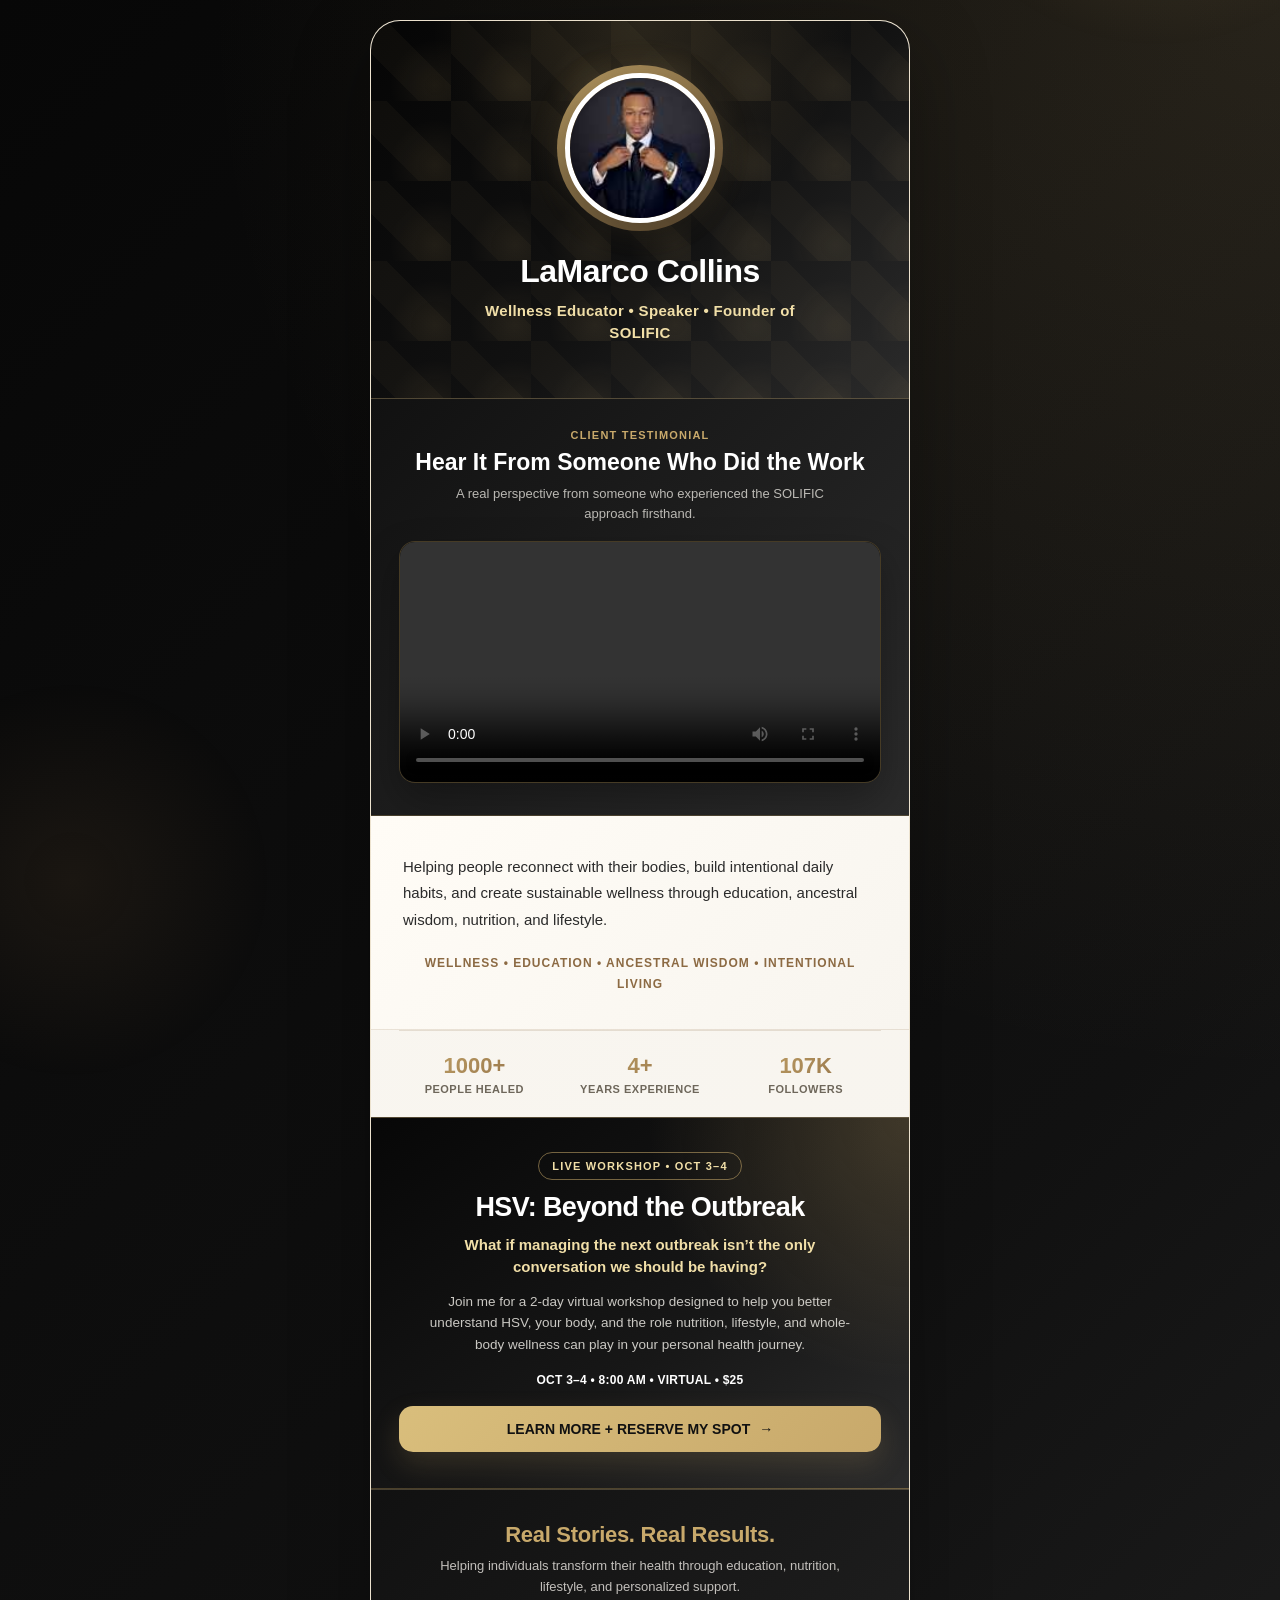
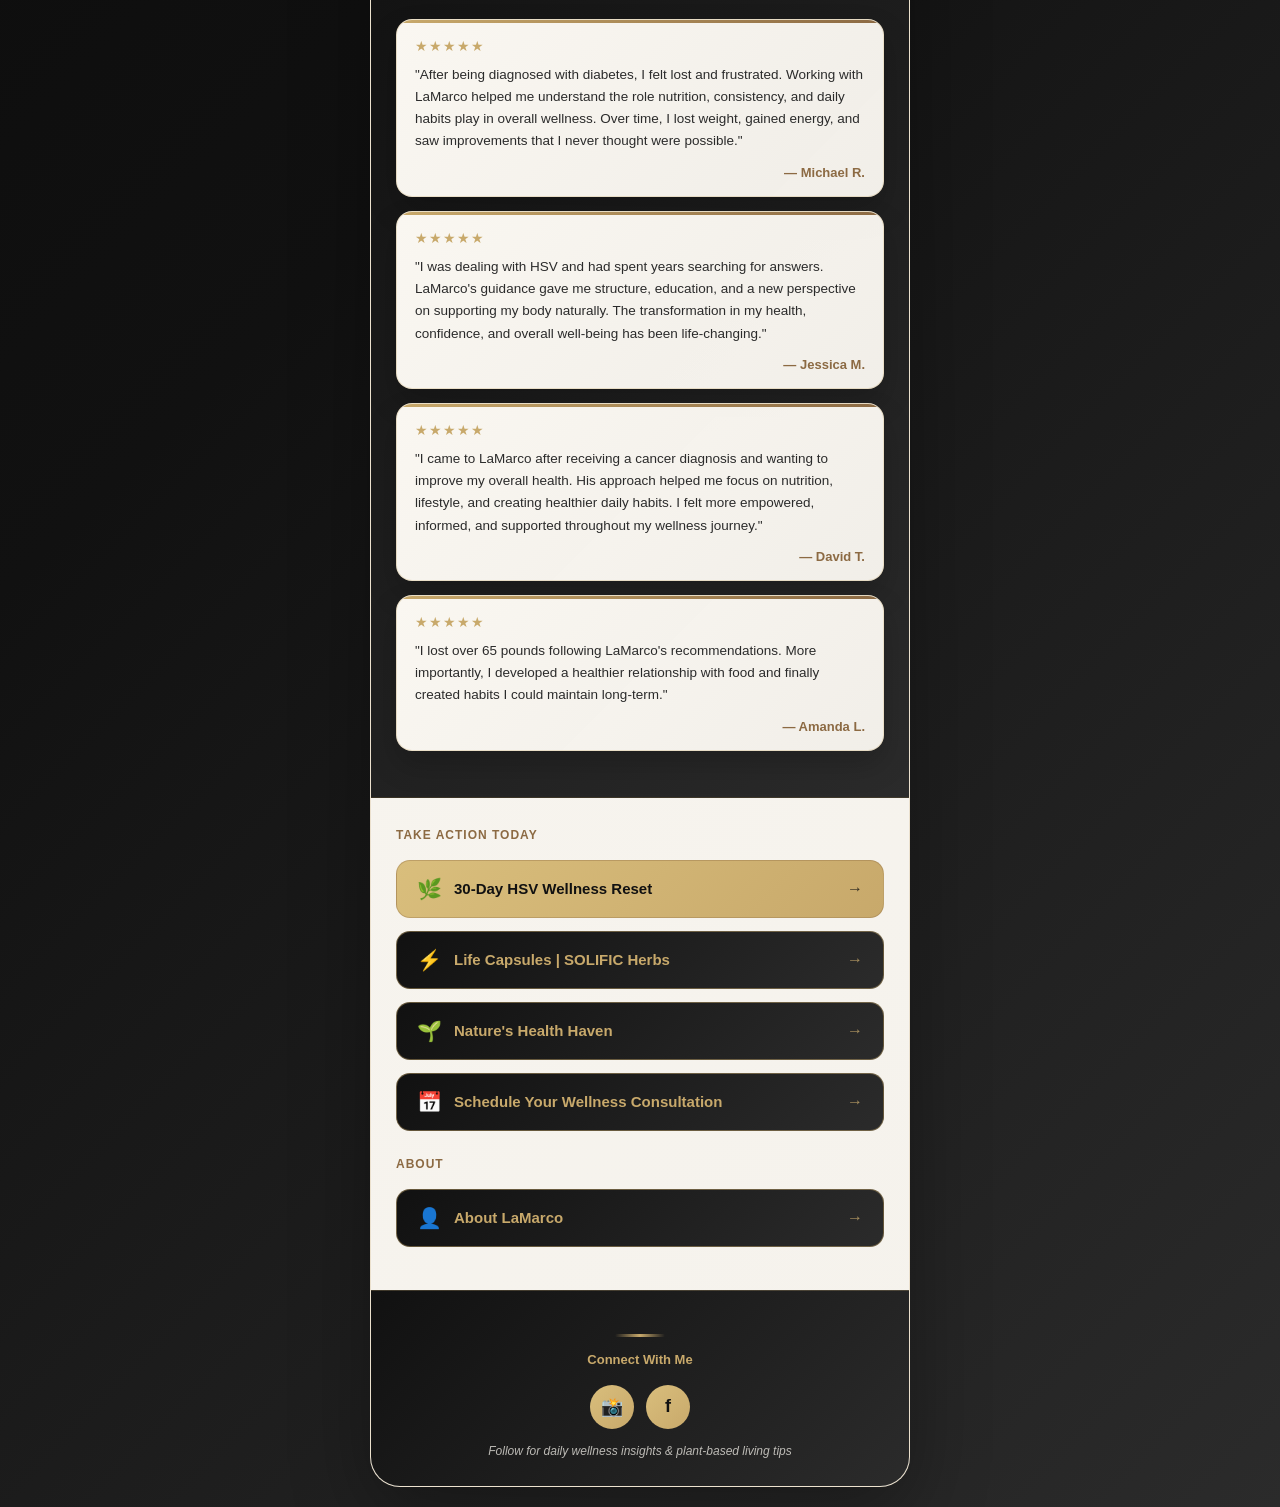
==== index.html @ 4603dbc1 "Add testimonial video below hero" ====
<!DOCTYPE html>
<html lang="en">
<head>
    <meta charset="UTF-8">
    <meta name="viewport" content="width=device-width, initial-scale=1.0">
    <title>LaMarco Collins | Wellness Educator, Speaker & Founder of SOLIFIC</title>
    <link rel="stylesheet" href="https://cdnjs.cloudflare.com/ajax/libs/font-awesome/6.4.0/css/all.min.css">
    <style>
        * { margin: 0; padding: 0; box-sizing: border-box; }
        :root { --lux-black: #111111; --charcoal: #2B2B2B; --gold: #C8A96B; --bronze: #8C6A43; --ivory: #F8F5EF; --soft-ivory: #FFFCF6; --muted: #6E675B; --line: rgba(140, 106, 67, 0.18); }
        html { scroll-behavior: smooth; }
        body { font-family: 'Segoe UI', -apple-system, BlinkMacSystemFont, sans-serif; background: radial-gradient(circle at top right, rgba(200,169,107,0.14), transparent 32%), linear-gradient(135deg, #070707 0%, #111111 50%, #2B2B2B 100%); min-height: 100vh; display: flex; align-items: center; justify-content: center; padding: 20px; position: relative; overflow-x: hidden; }
        body::before { content: ''; position: fixed; top: -50%; right: -10%; width: 500px; height: 500px; background: radial-gradient(circle, rgba(200,169,107,0.14) 0%, transparent 70%); border-radius: 50%; animation: float 20s infinite ease-in-out; z-index: 0; }
        body::after { content: ''; position: fixed; bottom: -20%; left: -10%; width: 400px; height: 400px; background: radial-gradient(circle, rgba(140,106,67,0.12) 0%, transparent 70%); border-radius: 50%; animation: float 25s infinite ease-in-out reverse; z-index: 0; }
        @keyframes float { 0%, 100% { transform: translateY(0px) translateX(0px); } 50% { transform: translateY(-50px) translateX(30px); } }
        .container { max-width: 540px; width: 100%; position: relative; z-index: 1; }
        .card { background: linear-gradient(135deg, rgba(255,252,246,0.98) 0%, rgba(248,245,239,0.99) 100%); border-radius: 30px; box-shadow: 0 25px 80px rgba(0,0,0,0.32), 0 0 1px rgba(255,255,255,0.65) inset; overflow: hidden; backdrop-filter: blur(10px); border: 1px solid rgba(200,169,107,0.25); animation: slideUp 0.6s ease-out forwards; }
        .header { background: radial-gradient(circle at top, rgba(200,169,107,0.16), transparent 45%), linear-gradient(135deg, #050505 0%, #111111 55%, #2B2B2B 100%); padding: 52px 30px 42px; text-align: center; color: white; position: relative; overflow: hidden; }
        .header::before { content: ''; position: absolute; inset: 0; background-image: linear-gradient(45deg, transparent 30%, rgba(200,169,107,0.04) 30%, rgba(200,169,107,0.04) 60%, transparent 60%), radial-gradient(circle at 80% 80%, rgba(200,169,107,0.08) 0%, transparent 50%); background-size: 80px 80px; z-index: 0; }
        .profile-wrapper { position: relative; display: inline-block; margin-bottom: 26px; z-index: 2; }
        .profile-wrapper::after { content: ''; position: absolute; inset: -8px; border-radius: 50%; background: linear-gradient(135deg, rgba(200,169,107,0.95), rgba(140,106,67,0.65)); z-index: 1; opacity: 0.92; }
        .profile-image { width: 150px; height: 150px; border-radius: 50%; border: 5px solid #fff; object-fit: cover; object-position: center top; box-shadow: 0 18px 45px rgba(0,0,0,0.36), 0 0 35px rgba(200,169,107,0.24); animation: pulse 3s infinite ease-in-out; position: relative; z-index: 2; display: block; }
        @keyframes pulse { 0%,100% { transform: scale(1); } 50% { transform: scale(1.02); } }
        .name { font-size: 32px; font-weight: 800; margin-bottom: 10px; letter-spacing: -0.5px; z-index: 2; position: relative; }
        .title { font-size: 15px; color: #F1DFA8; margin: 0 auto 12px; font-weight: 650; line-height: 1.45; letter-spacing: 0.3px; max-width: 330px; z-index: 2; position: relative; }
        .video-testimonial { padding: 30px 28px 32px; background: linear-gradient(135deg, #111111 0%, #2B2B2B 100%); text-align: center; border-top: 1px solid rgba(200,169,107,0.3); border-bottom: 1px solid rgba(200,169,107,0.3); }
        .video-testimonial .eyebrow { color: var(--gold); font-size: 11px; font-weight: 850; letter-spacing: 1.2px; text-transform: uppercase; margin-bottom: 8px; }
        .video-testimonial h2 { color: #fff; font-size: 23px; line-height: 1.15; margin-bottom: 9px; }
        .video-testimonial p { color: rgba(248,245,239,.72); font-size: 13px; line-height: 1.55; margin: 0 auto 17px; max-width: 410px; }
        .video-testimonial video { display: block; width: 100%; max-height: 560px; background: #000; border-radius: 16px; border: 1px solid rgba(200,169,107,.35); box-shadow: 0 16px 38px rgba(0,0,0,.28); }
        .bio { padding: 38px 32px 34px; background: linear-gradient(135deg, var(--soft-ivory) 0%, var(--ivory) 100%); text-align: left; font-size: 15px; line-height: 1.75; color: var(--charcoal); border-bottom: 1px solid var(--line); position: relative; }
        .bio p { margin-bottom: 16px; } .bio p:last-child { margin-bottom: 0; }
        .highlights { display: flex; justify-content: space-around; padding: 22px 0; border-top: 1px solid var(--line); margin: 0 28px; gap: 15px; }
        .highlight-item { text-align: center; flex: 1; }
        .highlight-number { font-size: 22px; font-weight: 800; background: linear-gradient(135deg, var(--gold), var(--bronze)); -webkit-background-clip: text; -webkit-text-fill-color: transparent; background-clip: text; }
        .highlight-label { font-size: 11px; color: var(--muted); margin-top: 4px; text-transform: uppercase; letter-spacing: 0.5px; font-weight: 650; }
        .workshop-promo { margin: 0; padding: 34px 28px 36px; text-align: center; color: #fff; background: radial-gradient(circle at top right, rgba(200,169,107,.24), transparent 40%), linear-gradient(145deg,#070707 0%,#171717 58%,#2B2B2B 100%); border-top: 1px solid rgba(200,169,107,.35); border-bottom: 1px solid rgba(200,169,107,.35); }
        .workshop-kicker { display:inline-block; margin-bottom:13px; padding:7px 13px; border:1px solid rgba(200,169,107,.55); border-radius:999px; color:#F1DFA8; font-size:11px; font-weight:850; letter-spacing:1.2px; text-transform:uppercase; }
        .workshop-promo h2 { font-size:27px; line-height:1.08; margin-bottom:12px; letter-spacing:-.6px; }
        .workshop-hook { color:#F1DFA8; font-size:15px; font-weight:750; line-height:1.45; margin:0 auto 13px; max-width:430px; }
        .workshop-copy { color:rgba(248,245,239,.8); font-size:13.5px; line-height:1.6; margin:0 auto 18px; max-width:440px; }
        .workshop-meta { color:#fff; font-size:12px; font-weight:800; letter-spacing:.25px; margin-bottom:19px; }
        .workshop-cta { display:flex; align-items:center; justify-content:center; gap:9px; width:100%; padding:15px 18px; border-radius:14px; background:linear-gradient(135deg,#D9BE7C 0%,var(--gold) 100%); color:#111; text-decoration:none; font-size:14px; font-weight:900; box-shadow:0 12px 28px rgba(200,169,107,.18); transition:.25s ease; }
        .workshop-cta:hover { transform:translateY(-3px); box-shadow:0 16px 35px rgba(200,169,107,.28); }
        .success-section { padding: 32px 25px; background: linear-gradient(135deg, #111111 0%, #2B2B2B 100%); border-top: 1px solid rgba(200,169,107,0.22); border-bottom: 1px solid rgba(200,169,107,0.22); }
        .success-heading { text-align: center; margin-bottom: 22px; }
        .success-heading h2 { color: var(--gold); font-size: 22px; font-weight: 850; letter-spacing: -0.3px; margin-bottom: 8px; }
        .success-heading p { color: rgba(248,245,239,0.76); font-size: 13px; line-height: 1.55; max-width: 420px; margin: 0 auto; }
        .testimonial-card { background: linear-gradient(135deg, rgba(255,252,246,0.98) 0%, rgba(248,245,239,0.97) 100%); border: 1px solid rgba(200,169,107,0.30); border-radius: 16px; padding: 18px 18px 16px; margin-bottom: 14px; box-shadow: 0 14px 30px rgba(0,0,0,0.18); position: relative; overflow: hidden; }
        .testimonial-card::before { content: ''; position: absolute; top: 0; left: 0; right: 0; height: 3px; background: linear-gradient(90deg, var(--gold), var(--bronze)); }
        .stars { color: var(--gold); font-size: 14px; letter-spacing: 1px; margin-bottom: 10px; }
        .testimonial-card p { color: var(--charcoal); font-size: 13.5px; line-height: 1.65; margin-bottom: 12px; }
        .testimonial-name { color: var(--bronze); font-size: 13px; font-weight: 800; text-align: right; }
        .links-section { padding: 30px 25px; }
        .section-title { font-size: 12px; color: var(--bronze); text-transform: uppercase; letter-spacing: 1px; margin-bottom: 18px; font-weight: 800; }
        .link-button { display: flex; align-items: center; width: 100%; padding: 16px 20px; margin-bottom: 13px; background: linear-gradient(135deg, #D9BE7C 0%, var(--gold) 100%); color: #111111; text-decoration: none; border-radius: 14px; font-weight: 800; text-align: left; transition: all 0.3s cubic-bezier(0.4,0,0.2,1); font-size: 15px; border: 1px solid rgba(140,106,67,0.35); cursor: pointer; position: relative; overflow: hidden; }
        .link-button.secondary { background: linear-gradient(135deg, #111111 0%, #2B2B2B 100%); color: var(--gold); border: 1px solid rgba(200,169,107,0.45); }
        .link-icon { font-size: 20px; margin-right: 12px; } .link-text { flex:1; } .link-arrow { font-size:16px; margin-left:auto; opacity:.8; }
        .footer { background: linear-gradient(135deg, #111111 0%, #2B2B2B 100%); padding: 28px 25px; text-align: center; border-top: 1px solid rgba(200,169,107,0.22); }
        .footer-text { font-size: 13px; color: var(--gold); margin-bottom: 18px; font-weight: 650; }
        .social-links { display:flex; justify-content:center; gap:12px; margin-bottom:15px; }
        .social-link { width:44px; height:44px; border-radius:50%; background:linear-gradient(135deg,#D9BE7C,var(--gold)); color:#111; display:flex; align-items:center; justify-content:center; text-decoration:none; font-size:18px; font-weight:800; }
        .divider { width:50px; height:3px; background:linear-gradient(90deg,transparent,var(--gold),transparent); margin:15px auto; border-radius:2px; }
        .cta-text { font-size:12px; color:rgba(248,245,239,.72); margin-top:12px; font-style:italic; }
        @media (max-width:480px) { body{padding:14px;align-items:flex-start}.card{border-radius:22px}.header{padding:40px 20px 32px}.name{font-size:27px}.title{font-size:14px;max-width:280px}.bio{padding:30px 22px 28px;font-size:14px;line-height:1.72}.workshop-promo{padding:30px 20px 32px}.workshop-promo h2{font-size:24px}.success-section{padding:30px 18px}.success-heading h2{font-size:20px}.testimonial-card{padding:17px 16px 15px}.link-button{padding:14px 16px;font-size:14px}.profile-image{width:124px;height:124px}.highlights{margin:0 18px;gap:10px}.highlight-number{font-size:19px}.highlight-label{font-size:10px} }
        @keyframes slideUp { from { opacity: 0; transform: translateY(20px); } to { opacity: 1; transform: translateY(0); } }
    </style>
</head>
<body>
    <div class="container"><div class="card">
        <div class="header"><div class="profile-wrapper"><img src="profile.jpg" alt="LaMarco Collins" class="profile-image"></div><h1 class="name">LaMarco Collins</h1><p class="title">Wellness Educator • Speaker • Founder of SOLIFIC</p></div>
        <section class="video-testimonial"><div class="eyebrow">Client Testimonial</div><h2>Hear It From Someone Who Did the Work</h2><p>A real perspective from someone who experienced the SOLIFIC approach firsthand.</p><video controls playsinline preload="metadata"><source src="868f9f560a054f4a9d9491508d9b96a3.MOV" type="video/quicktime">Your browser does not support embedded video.</video></section>
        <div class="bio"><p>Helping people reconnect with their bodies, build intentional daily habits, and create sustainable wellness through education, ancestral wisdom, nutrition, and lifestyle.</p><p style="text-align:center; margin-top:20px; font-size:12px; font-weight:800; letter-spacing:1px; color:var(--bronze); text-transform:uppercase;">Wellness • Education • Ancestral Wisdom • Intentional Living</p></div>
        <div class="highlights"><div class="highlight-item"><div class="highlight-number">1000+</div><div class="highlight-label">People Healed</div></div><div class="highlight-item"><div class="highlight-number">4+</div><div class="highlight-label">Years Experience</div></div><div class="highlight-item"><div class="highlight-number">107K</div><div class="highlight-label">Followers</div></div></div>
        <section class="workshop-promo"><div class="workshop-kicker">Live Workshop • Oct 3–4</div><h2>HSV: Beyond the Outbreak</h2><p class="workshop-hook">What if managing the next outbreak isn’t the only conversation we should be having?</p><p class="workshop-copy">Join me for a 2-day virtual workshop designed to help you better understand HSV, your body, and the role nutrition, lifestyle, and whole-body wellness can play in your personal health journey.</p><div class="workshop-meta">OCT 3–4 • 8:00 AM • VIRTUAL • $25</div><a class="workshop-cta" href="https://solific-vitality-flow.lovable.app/offers/beyond-the-outbreak">LEARN MORE + RESERVE MY SPOT <span>→</span></a></section>
        <div class="success-section"><div class="success-heading"><h2>Real Stories. Real Results.</h2><p>Helping individuals transform their health through education, nutrition, lifestyle, and personalized support.</p></div><div class="testimonial-card"><div class="stars">★★★★★</div><p>"After being diagnosed with diabetes, I felt lost and frustrated. Working with LaMarco helped me understand the role nutrition, consistency, and daily habits play in overall wellness. Over time, I lost weight, gained energy, and saw improvements that I never thought were possible."</p><div class="testimonial-name">— Michael R.</div></div><div class="testimonial-card"><div class="stars">★★★★★</div><p>"I was dealing with HSV and had spent years searching for answers. LaMarco's guidance gave me structure, education, and a new perspective on supporting my body naturally. The transformation in my health, confidence, and overall well-being has been life-changing."</p><div class="testimonial-name">— Jessica M.</div></div><div class="testimonial-card"><div class="stars">★★★★★</div><p>"I came to LaMarco after receiving a cancer diagnosis and wanting to improve my overall health. His approach helped me focus on nutrition, lifestyle, and creating healthier daily habits. I felt more empowered, informed, and supported throughout my wellness journey."</p><div class="testimonial-name">— David T.</div></div><div class="testimonial-card"><div class="stars">★★★★★</div><p>"I lost over 65 pounds following LaMarco's recommendations. More importantly, I developed a healthier relationship with food and finally created habits I could maintain long-term."</p><div class="testimonial-name">— Amanda L.</div></div></div>
        <div class="links-section"><div class="section-title">Take Action Today</div><a href="https://solific-vitality-flow.lovable.app/offers/hsv-wellness-reset" class="link-button"><span class="link-icon">🌿</span><span class="link-text">30-Day HSV Wellness Reset</span><span class="link-arrow">→</span></a><a href="https://solific-vitality-flow.lovable.app/products" class="link-button secondary"><span class="link-icon">⚡</span><span class="link-text">Life Capsules | SOLIFIC Herbs</span><span class="link-arrow">→</span></a><a href="https://natureshealthhaven.com/?ref=site" class="link-button secondary"><span class="link-icon">🌱</span><span class="link-text">Nature's Health Haven</span><span class="link-arrow">→</span></a><a href="https://lamarco99.github.io/lamarco-bio/discovery.html" class="link-button secondary"><span class="link-icon">📅</span><span class="link-text">Schedule Your Wellness Consultation</span><span class="link-arrow">→</span></a><div class="section-title" style="margin-top:26px;">About</div><a href="https://solific-vitality-flow.lovable.app/lamarco" class="link-button secondary"><span class="link-icon">👤</span><span class="link-text">About LaMarco</span><span class="link-arrow">→</span></a></div>
        <div class="footer"><div class="divider"></div><div class="footer-text">Connect With Me</div><div class="social-links"><a href="https://instagram.com/_iamlamarco" class="social-link" title="Instagram">📸</a><a href="https://www.facebook.com/lamarco.collins" class="social-link" title="Facebook">f</a></div><p class="cta-text">Follow for daily wellness insights &amp; plant-based living tips</p></div>
    </div></div>
</body>
</html>
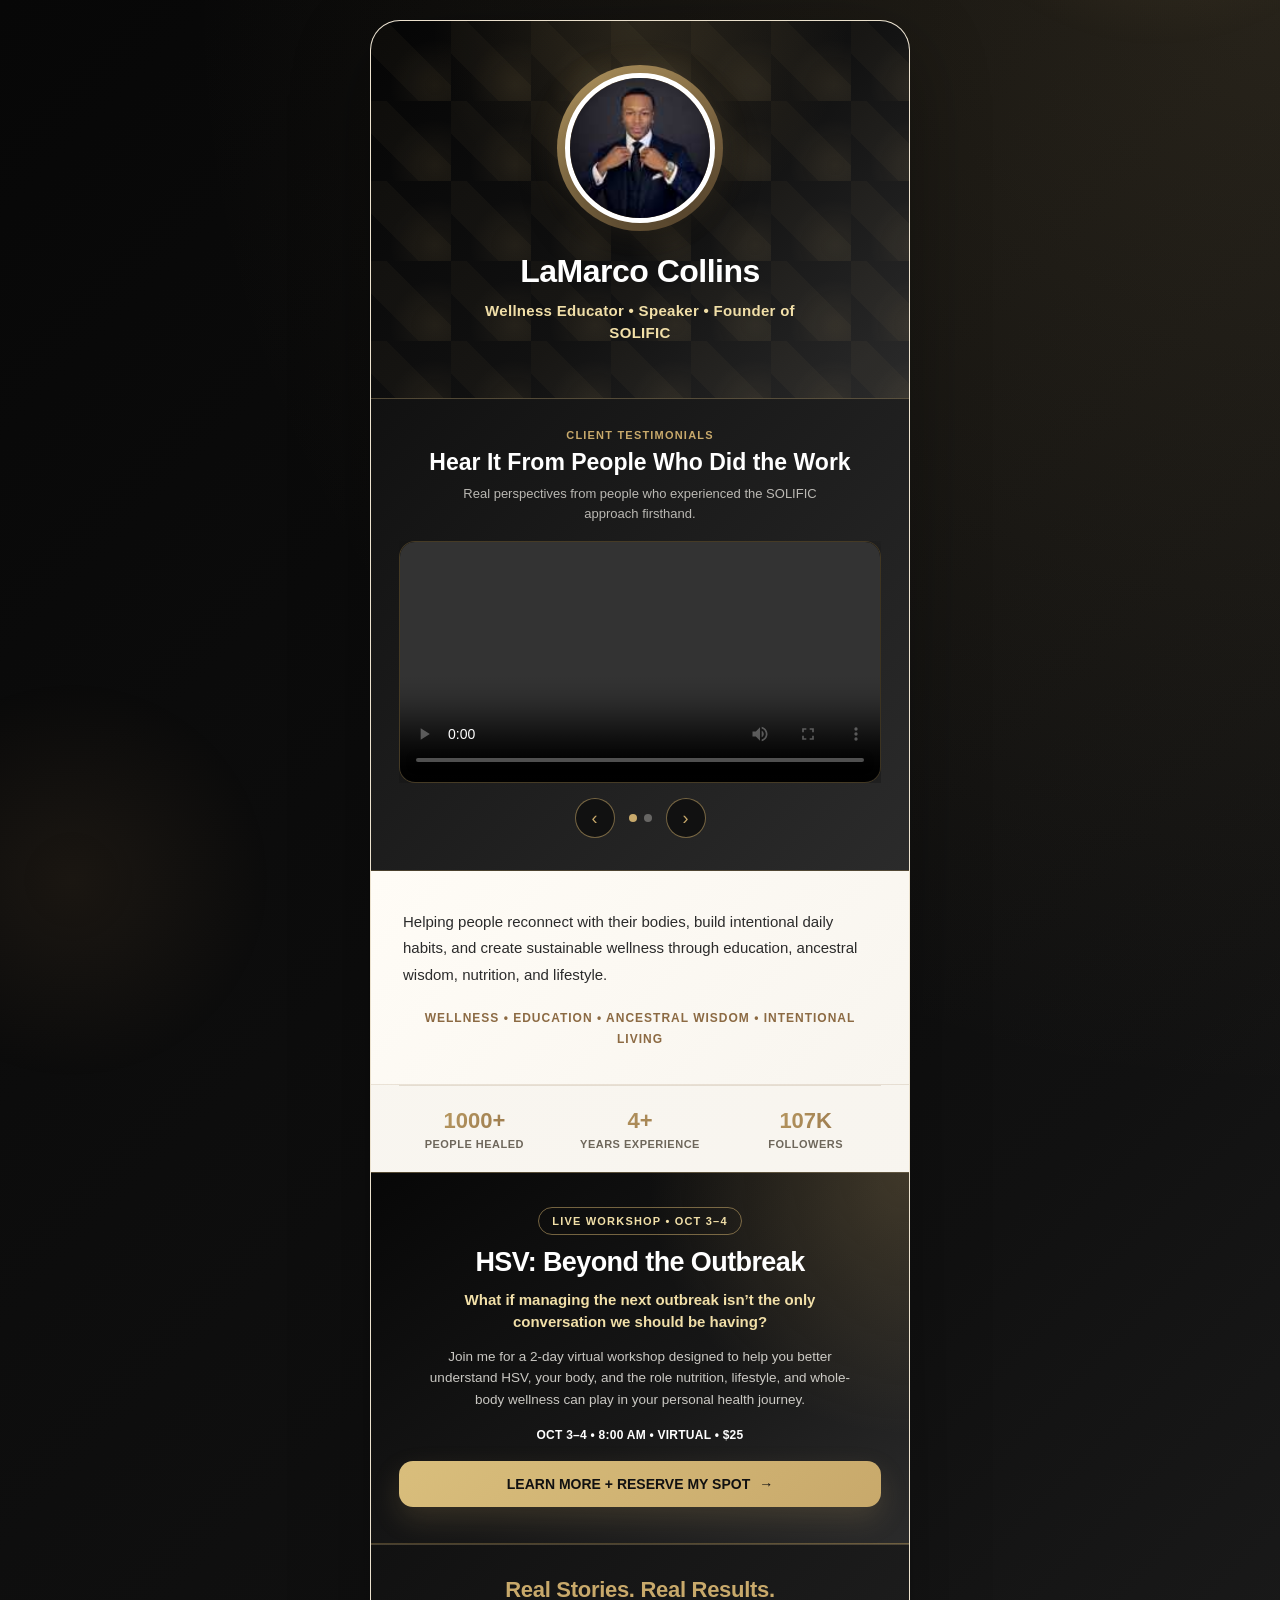
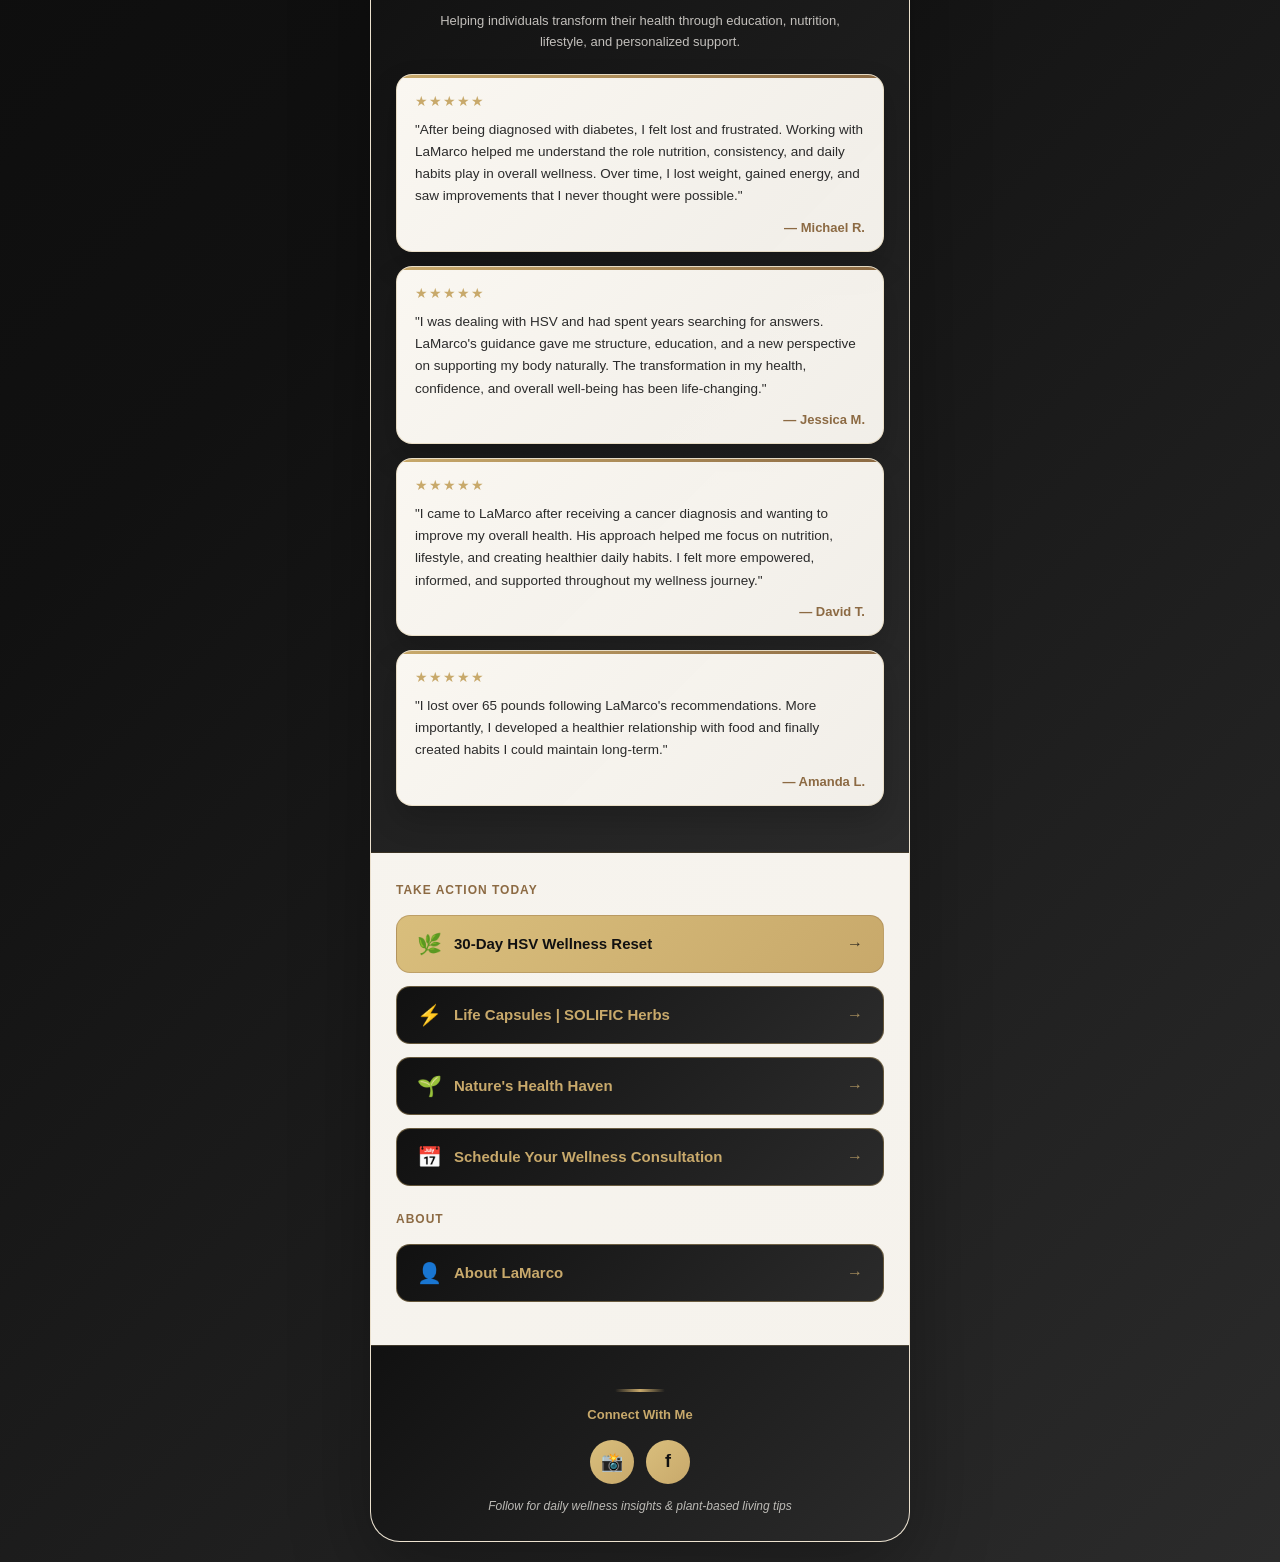
==== commit aed022eb: "Add second testimonial video carousel" ====
--- a/index.html
+++ b/index.html
@@ -27,7 +27,15 @@
         .video-testimonial .eyebrow { color: var(--gold); font-size: 11px; font-weight: 850; letter-spacing: 1.2px; text-transform: uppercase; margin-bottom: 8px; }
         .video-testimonial h2 { color: #fff; font-size: 23px; line-height: 1.15; margin-bottom: 9px; }
         .video-testimonial p { color: rgba(248,245,239,.72); font-size: 13px; line-height: 1.55; margin: 0 auto 17px; max-width: 410px; }
+        .testimonial-carousel { position: relative; overflow: hidden; }
+        .testimonial-track { display: flex; transition: transform .4s ease; }
+        .testimonial-slide { min-width: 100%; }
         .video-testimonial video { display: block; width: 100%; max-height: 560px; background: #000; border-radius: 16px; border: 1px solid rgba(200,169,107,.35); box-shadow: 0 16px 38px rgba(0,0,0,.28); }
+        .carousel-controls { display:flex; align-items:center; justify-content:center; gap:14px; margin-top:15px; }
+        .carousel-btn { width:40px; height:40px; border-radius:50%; border:1px solid rgba(200,169,107,.55); background:#111; color:var(--gold); cursor:pointer; font-size:18px; }
+        .carousel-dots { display:flex; gap:7px; }
+        .carousel-dot { width:8px; height:8px; border-radius:50%; border:0; padding:0; background:rgba(248,245,239,.32); cursor:pointer; }
+        .carousel-dot.active { background:var(--gold); }
         .bio { padding: 38px 32px 34px; background: linear-gradient(135deg, var(--soft-ivory) 0%, var(--ivory) 100%); text-align: left; font-size: 15px; line-height: 1.75; color: var(--charcoal); border-bottom: 1px solid var(--line); position: relative; }
         .bio p { margin-bottom: 16px; } .bio p:last-child { margin-bottom: 0; }
         .highlights { display: flex; justify-content: space-around; padding: 22px 0; border-top: 1px solid var(--line); margin: 0 28px; gap: 15px; }
@@ -69,7 +77,7 @@
 <body>
     <div class="container"><div class="card">
         <div class="header"><div class="profile-wrapper"><img src="profile.jpg" alt="LaMarco Collins" class="profile-image"></div><h1 class="name">LaMarco Collins</h1><p class="title">Wellness Educator • Speaker • Founder of SOLIFIC</p></div>
-        <section class="video-testimonial"><div class="eyebrow">Client Testimonial</div><h2>Hear It From Someone Who Did the Work</h2><p>A real perspective from someone who experienced the SOLIFIC approach firsthand.</p><video controls playsinline preload="metadata"><source src="868f9f560a054f4a9d9491508d9b96a3.MOV" type="video/quicktime">Your browser does not support embedded video.</video></section>
+        <section class="video-testimonial"><div class="eyebrow">Client Testimonials</div><h2>Hear It From People Who Did the Work</h2><p>Real perspectives from people who experienced the SOLIFIC approach firsthand.</p><div class="testimonial-carousel"><div class="testimonial-track" id="testimonialTrack"><div class="testimonial-slide"><video controls playsinline preload="metadata"><source src="868f9f560a054f4a9d9491508d9b96a3.MOV" type="video/quicktime">Your browser does not support embedded video.</video></div><div class="testimonial-slide"><video controls playsinline preload="metadata"><source src="Snapinsta.app_video_8C489280DE0ED6747B363E288AB770BF_video_dashinit%202.mp4" type="video/mp4">Your browser does not support embedded video.</video></div></div></div><div class="carousel-controls"><button class="carousel-btn" id="testimonialPrev" aria-label="Previous testimonial">‹</button><div class="carousel-dots"><button class="carousel-dot active" data-slide="0" aria-label="Show testimonial 1"></button><button class="carousel-dot" data-slide="1" aria-label="Show testimonial 2"></button></div><button class="carousel-btn" id="testimonialNext" aria-label="Next testimonial">›</button></div></section>
         <div class="bio"><p>Helping people reconnect with their bodies, build intentional daily habits, and create sustainable wellness through education, ancestral wisdom, nutrition, and lifestyle.</p><p style="text-align:center; margin-top:20px; font-size:12px; font-weight:800; letter-spacing:1px; color:var(--bronze); text-transform:uppercase;">Wellness • Education • Ancestral Wisdom • Intentional Living</p></div>
         <div class="highlights"><div class="highlight-item"><div class="highlight-number">1000+</div><div class="highlight-label">People Healed</div></div><div class="highlight-item"><div class="highlight-number">4+</div><div class="highlight-label">Years Experience</div></div><div class="highlight-item"><div class="highlight-number">107K</div><div class="highlight-label">Followers</div></div></div>
         <section class="workshop-promo"><div class="workshop-kicker">Live Workshop • Oct 3–4</div><h2>HSV: Beyond the Outbreak</h2><p class="workshop-hook">What if managing the next outbreak isn’t the only conversation we should be having?</p><p class="workshop-copy">Join me for a 2-day virtual workshop designed to help you better understand HSV, your body, and the role nutrition, lifestyle, and whole-body wellness can play in your personal health journey.</p><div class="workshop-meta">OCT 3–4 • 8:00 AM • VIRTUAL • $25</div><a class="workshop-cta" href="https://solific-vitality-flow.lovable.app/offers/beyond-the-outbreak">LEARN MORE + RESERVE MY SPOT <span>→</span></a></section>
@@ -77,5 +85,8 @@
         <div class="links-section"><div class="section-title">Take Action Today</div><a href="https://solific-vitality-flow.lovable.app/offers/hsv-wellness-reset" class="link-button"><span class="link-icon">🌿</span><span class="link-text">30-Day HSV Wellness Reset</span><span class="link-arrow">→</span></a><a href="https://solific-vitality-flow.lovable.app/products" class="link-button secondary"><span class="link-icon">⚡</span><span class="link-text">Life Capsules | SOLIFIC Herbs</span><span class="link-arrow">→</span></a><a href="https://natureshealthhaven.com/?ref=site" class="link-button secondary"><span class="link-icon">🌱</span><span class="link-text">Nature's Health Haven</span><span class="link-arrow">→</span></a><a href="https://lamarco99.github.io/lamarco-bio/discovery.html" class="link-button secondary"><span class="link-icon">📅</span><span class="link-text">Schedule Your Wellness Consultation</span><span class="link-arrow">→</span></a><div class="section-title" style="margin-top:26px;">About</div><a href="https://solific-vitality-flow.lovable.app/lamarco" class="link-button secondary"><span class="link-icon">👤</span><span class="link-text">About LaMarco</span><span class="link-arrow">→</span></a></div>
         <div class="footer"><div class="divider"></div><div class="footer-text">Connect With Me</div><div class="social-links"><a href="https://instagram.com/_iamlamarco" class="social-link" title="Instagram">📸</a><a href="https://www.facebook.com/lamarco.collins" class="social-link" title="Facebook">f</a></div><p class="cta-text">Follow for daily wellness insights &amp; plant-based living tips</p></div>
     </div></div>
+<script>
+(function(){const track=document.getElementById('testimonialTrack');if(!track)return;const dots=[...document.querySelectorAll('.carousel-dot')];const slides=[...track.querySelectorAll('.testimonial-slide')];let current=0;function show(i){slides[current].querySelector('video')?.pause();current=(i+slides.length)%slides.length;track.style.transform='translateX(-'+(current*100)+'%)';dots.forEach((d,n)=>d.classList.toggle('active',n===current));}document.getElementById('testimonialPrev').addEventListener('click',()=>show(current-1));document.getElementById('testimonialNext').addEventListener('click',()=>show(current+1));dots.forEach(d=>d.addEventListener('click',()=>show(Number(d.dataset.slide))));})();
+</script>
 </body>
 </html>
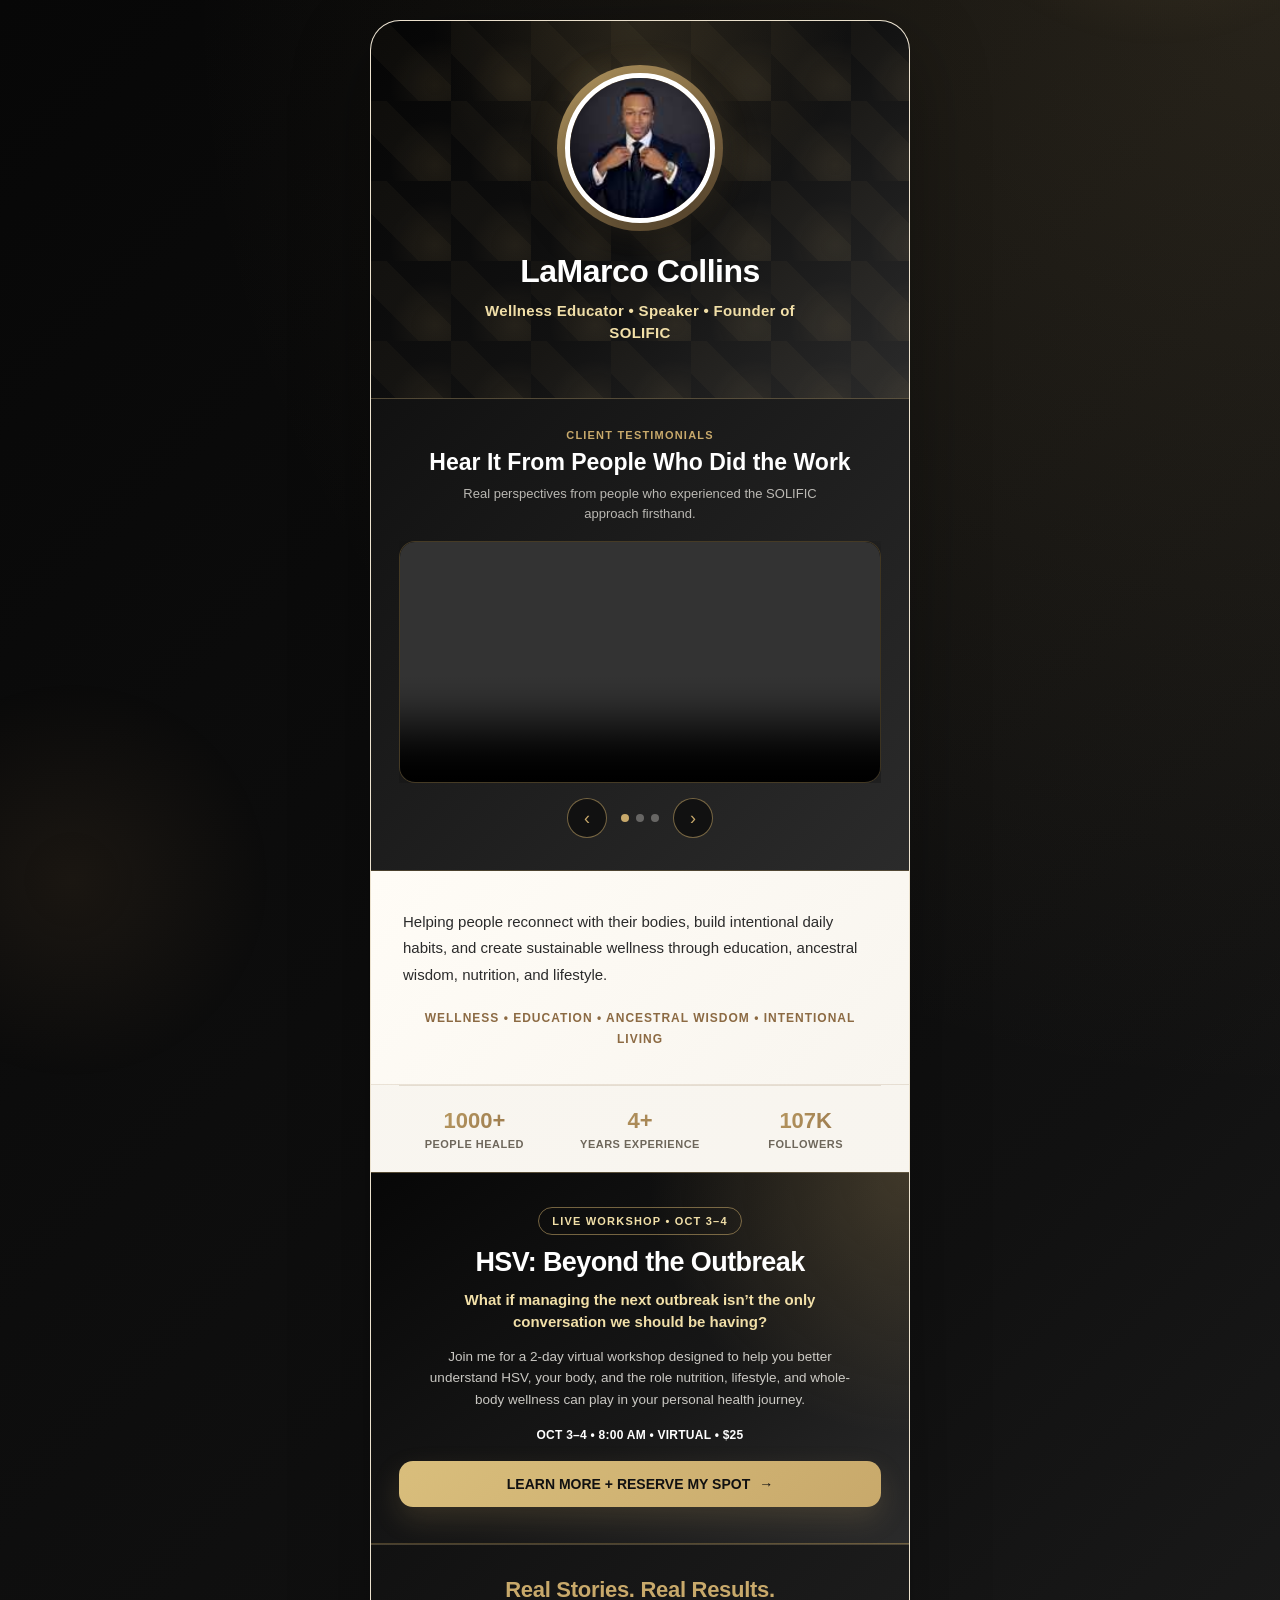
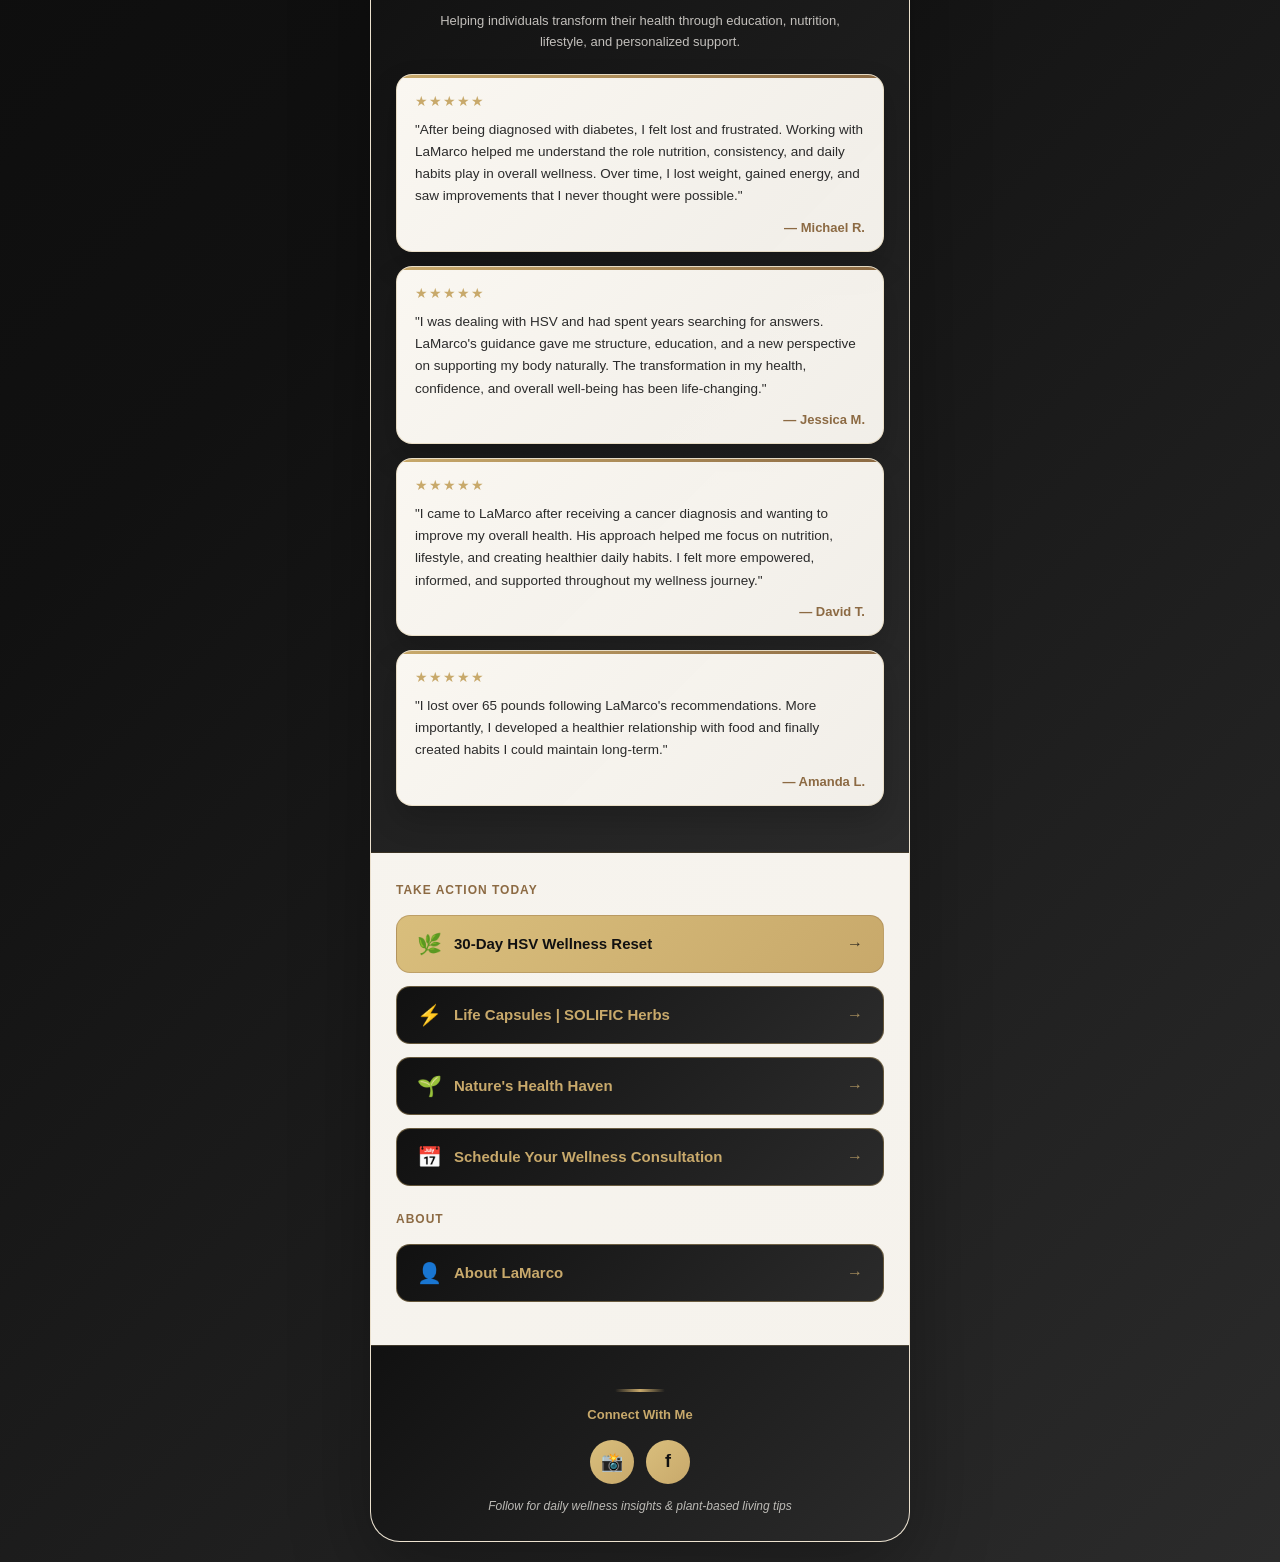
==== commit 657211d1: "Add audio testimonial to testimonial carousel" ====
--- a/index.html
+++ b/index.html
@@ -77,7 +77,7 @@
 <body>
     <div class="container"><div class="card">
         <div class="header"><div class="profile-wrapper"><img src="profile.jpg" alt="LaMarco Collins" class="profile-image"></div><h1 class="name">LaMarco Collins</h1><p class="title">Wellness Educator • Speaker • Founder of SOLIFIC</p></div>
-        <section class="video-testimonial"><div class="eyebrow">Client Testimonials</div><h2>Hear It From People Who Did the Work</h2><p>Real perspectives from people who experienced the SOLIFIC approach firsthand.</p><div class="testimonial-carousel"><div class="testimonial-track" id="testimonialTrack"><div class="testimonial-slide"><video controls playsinline preload="metadata"><source src="868f9f560a054f4a9d9491508d9b96a3.MOV" type="video/quicktime">Your browser does not support embedded video.</video></div><div class="testimonial-slide"><video controls playsinline preload="metadata"><source src="Snapinsta.app_video_8C489280DE0ED6747B363E288AB770BF_video_dashinit%202.mp4" type="video/mp4">Your browser does not support embedded video.</video></div></div></div><div class="carousel-controls"><button class="carousel-btn" id="testimonialPrev" aria-label="Previous testimonial">‹</button><div class="carousel-dots"><button class="carousel-dot active" data-slide="0" aria-label="Show testimonial 1"></button><button class="carousel-dot" data-slide="1" aria-label="Show testimonial 2"></button></div><button class="carousel-btn" id="testimonialNext" aria-label="Next testimonial">›</button></div></section>
+        <section class="video-testimonial"><div class="eyebrow">Client Testimonials</div><h2>Hear It From People Who Did the Work</h2><p>Real perspectives from people who experienced the SOLIFIC approach firsthand.</p><div class="testimonial-carousel"><div class="testimonial-track" id="testimonialTrack"><div class="testimonial-slide"><video controls playsinline preload="metadata"><source src="868f9f560a054f4a9d9491508d9b96a3.MOV" type="video/quicktime">Your browser does not support embedded video.</video></div><div class="testimonial-slide"><video controls playsinline preload="metadata"><source src="Snapinsta.app_video_8C489280DE0ED6747B363E288AB770BF_video_dashinit%202.mp4" type="video/mp4">Your browser does not support embedded video.</video></div><div class="testimonial-slide"><div style="padding:26px 18px;background:#0b0b0b;border:1px solid rgba(200,169,107,.35);border-radius:16px;text-align:left;"><div style="color:var(--gold);font-weight:850;font-size:12px;letter-spacing:1px;text-transform:uppercase;margin-bottom:10px;">Audio Testimonial</div><h3 style="color:#fff;margin:0 0 8px;font-size:20px;">A Family Wellness Story</h3><p style="color:rgba(248,245,239,.72);font-size:13px;line-height:1.55;margin:0 0 16px;">Hear a personal account of the guidance and support one family received during a difficult health journey.</p><audio controls preload="metadata" style="width:100%;"><source src="Cancer%20testimony%20.mp3" type="audio/mpeg">Your browser does not support embedded audio.</audio></div></div></div></div><div class="carousel-controls"><button class="carousel-btn" id="testimonialPrev" aria-label="Previous testimonial">‹</button><div class="carousel-dots"><button class="carousel-dot active" data-slide="0" aria-label="Show testimonial 1"></button><button class="carousel-dot" data-slide="1" aria-label="Show testimonial 2"></button><button class="carousel-dot" data-slide="2" aria-label="Show testimonial 3"></button></div><button class="carousel-btn" id="testimonialNext" aria-label="Next testimonial">›</button></div></section>
         <div class="bio"><p>Helping people reconnect with their bodies, build intentional daily habits, and create sustainable wellness through education, ancestral wisdom, nutrition, and lifestyle.</p><p style="text-align:center; margin-top:20px; font-size:12px; font-weight:800; letter-spacing:1px; color:var(--bronze); text-transform:uppercase;">Wellness • Education • Ancestral Wisdom • Intentional Living</p></div>
         <div class="highlights"><div class="highlight-item"><div class="highlight-number">1000+</div><div class="highlight-label">People Healed</div></div><div class="highlight-item"><div class="highlight-number">4+</div><div class="highlight-label">Years Experience</div></div><div class="highlight-item"><div class="highlight-number">107K</div><div class="highlight-label">Followers</div></div></div>
         <section class="workshop-promo"><div class="workshop-kicker">Live Workshop • Oct 3–4</div><h2>HSV: Beyond the Outbreak</h2><p class="workshop-hook">What if managing the next outbreak isn’t the only conversation we should be having?</p><p class="workshop-copy">Join me for a 2-day virtual workshop designed to help you better understand HSV, your body, and the role nutrition, lifestyle, and whole-body wellness can play in your personal health journey.</p><div class="workshop-meta">OCT 3–4 • 8:00 AM • VIRTUAL • $25</div><a class="workshop-cta" href="https://solific-vitality-flow.lovable.app/offers/beyond-the-outbreak">LEARN MORE + RESERVE MY SPOT <span>→</span></a></section>
@@ -86,7 +86,7 @@
         <div class="footer"><div class="divider"></div><div class="footer-text">Connect With Me</div><div class="social-links"><a href="https://instagram.com/_iamlamarco" class="social-link" title="Instagram">📸</a><a href="https://www.facebook.com/lamarco.collins" class="social-link" title="Facebook">f</a></div><p class="cta-text">Follow for daily wellness insights &amp; plant-based living tips</p></div>
     </div></div>
 <script>
-(function(){const track=document.getElementById('testimonialTrack');if(!track)return;const dots=[...document.querySelectorAll('.carousel-dot')];const slides=[...track.querySelectorAll('.testimonial-slide')];let current=0;function show(i){slides[current].querySelector('video')?.pause();current=(i+slides.length)%slides.length;track.style.transform='translateX(-'+(current*100)+'%)';dots.forEach((d,n)=>d.classList.toggle('active',n===current));}document.getElementById('testimonialPrev').addEventListener('click',()=>show(current-1));document.getElementById('testimonialNext').addEventListener('click',()=>show(current+1));dots.forEach(d=>d.addEventListener('click',()=>show(Number(d.dataset.slide))));})();
+(function(){const track=document.getElementById('testimonialTrack');if(!track)return;const dots=[...document.querySelectorAll('.carousel-dot')];const slides=[...track.querySelectorAll('.testimonial-slide')];let current=0;function show(i){slides[current].querySelector('video, audio')?.pause();current=(i+slides.length)%slides.length;track.style.transform='translateX(-'+(current*100)+'%)';dots.forEach((d,n)=>d.classList.toggle('active',n===current));}document.getElementById('testimonialPrev').addEventListener('click',()=>show(current-1));document.getElementById('testimonialNext').addEventListener('click',()=>show(current+1));dots.forEach(d=>d.addEventListener('click',()=>show(Number(d.dataset.slide))));})();
 </script>
 </body>
 </html>
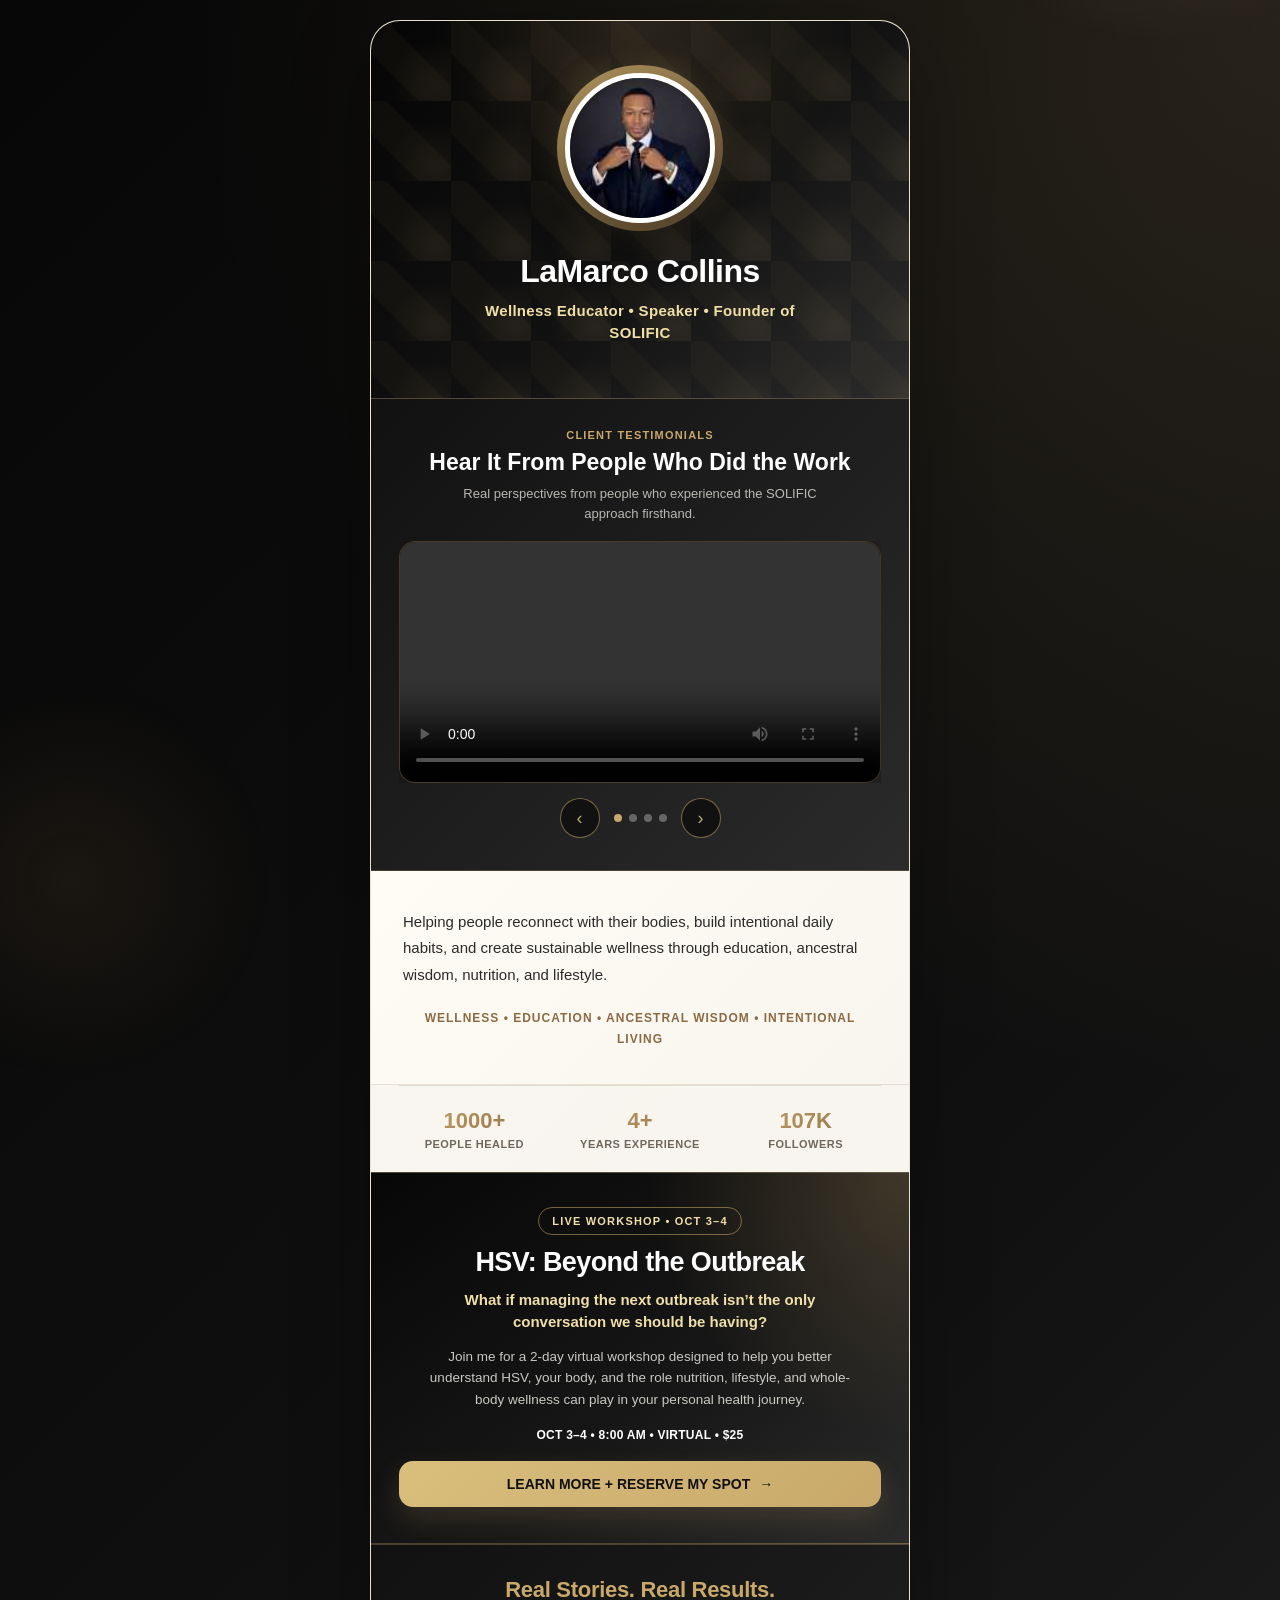
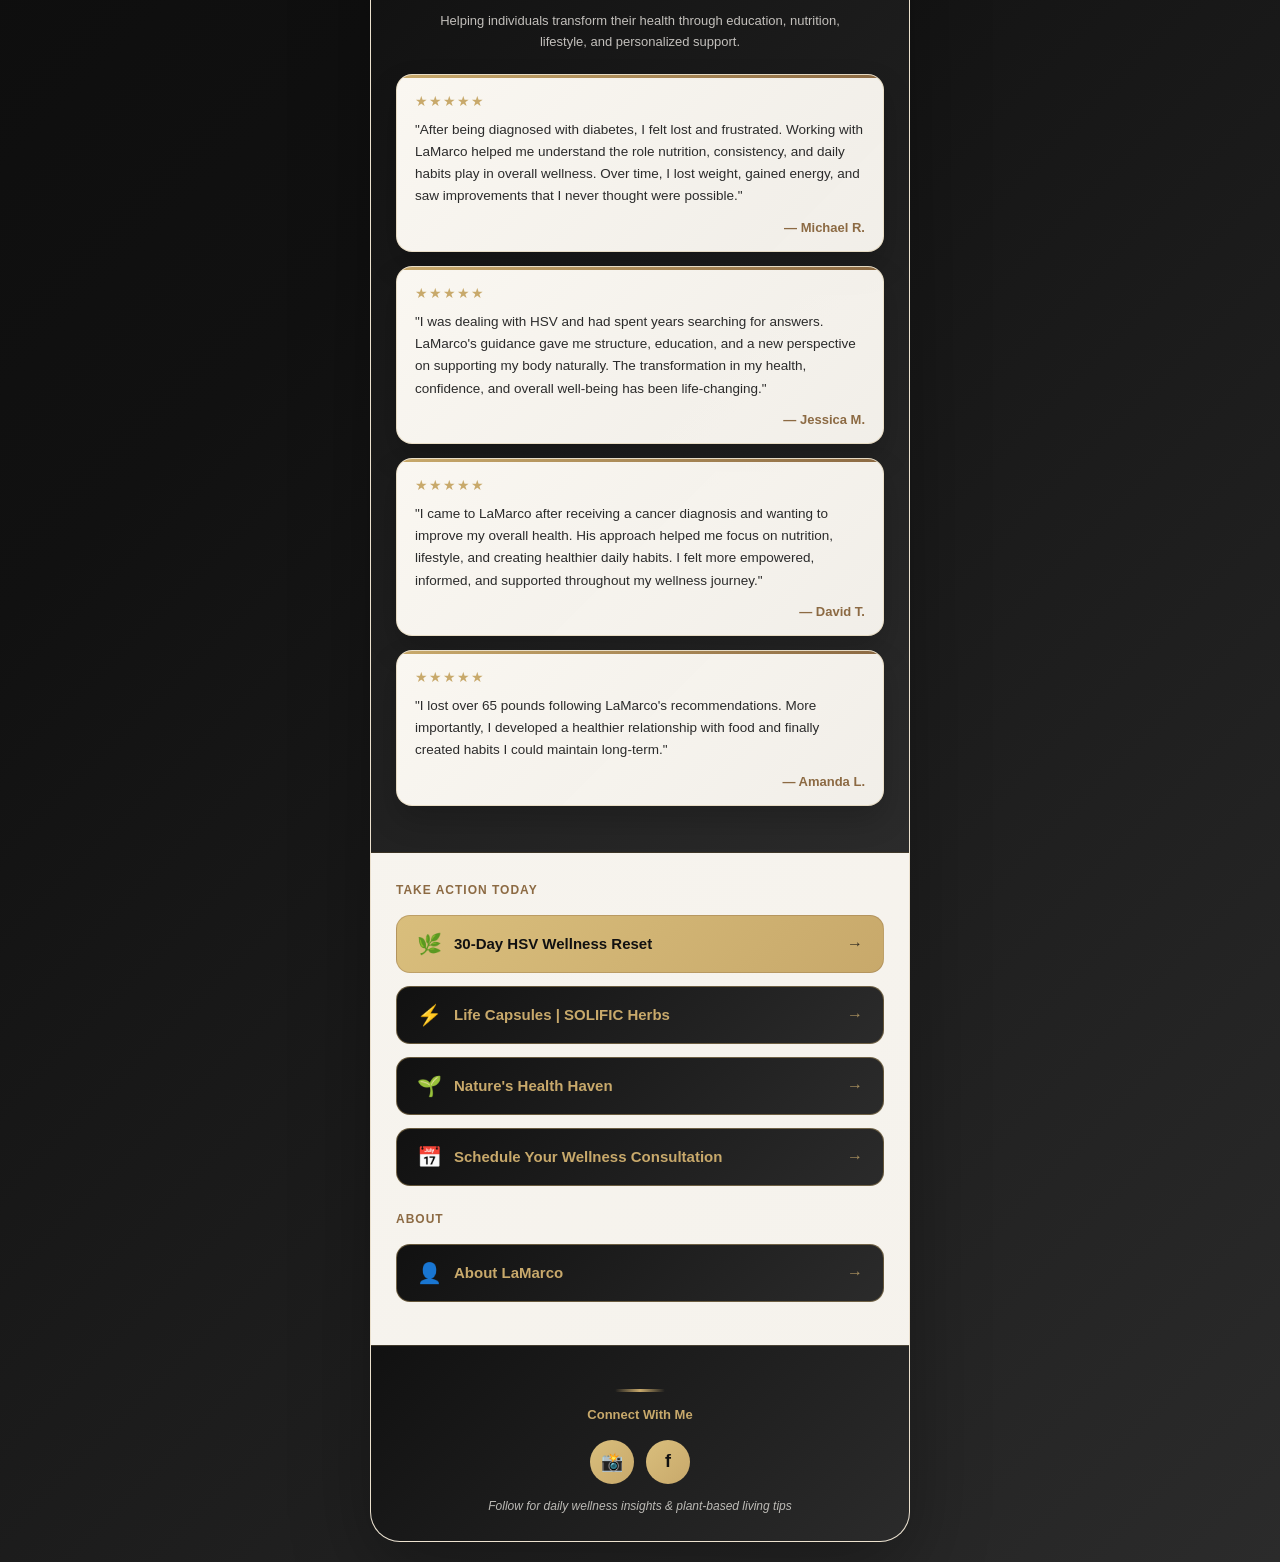
==== commit 17e3eaf5: "Add gut wellness audio testimonial" ====
--- a/index.html
+++ b/index.html
@@ -77,7 +77,7 @@
 <body>
     <div class="container"><div class="card">
         <div class="header"><div class="profile-wrapper"><img src="profile.jpg" alt="LaMarco Collins" class="profile-image"></div><h1 class="name">LaMarco Collins</h1><p class="title">Wellness Educator • Speaker • Founder of SOLIFIC</p></div>
-        <section class="video-testimonial"><div class="eyebrow">Client Testimonials</div><h2>Hear It From People Who Did the Work</h2><p>Real perspectives from people who experienced the SOLIFIC approach firsthand.</p><div class="testimonial-carousel"><div class="testimonial-track" id="testimonialTrack"><div class="testimonial-slide"><video controls playsinline preload="metadata"><source src="868f9f560a054f4a9d9491508d9b96a3.MOV" type="video/quicktime">Your browser does not support embedded video.</video></div><div class="testimonial-slide"><video controls playsinline preload="metadata"><source src="Snapinsta.app_video_8C489280DE0ED6747B363E288AB770BF_video_dashinit%202.mp4" type="video/mp4">Your browser does not support embedded video.</video></div><div class="testimonial-slide"><div style="padding:26px 18px;background:#0b0b0b;border:1px solid rgba(200,169,107,.35);border-radius:16px;text-align:left;"><div style="color:var(--gold);font-weight:850;font-size:12px;letter-spacing:1px;text-transform:uppercase;margin-bottom:10px;">Audio Testimonial</div><h3 style="color:#fff;margin:0 0 8px;font-size:20px;">A Family Wellness Story</h3><p style="color:rgba(248,245,239,.72);font-size:13px;line-height:1.55;margin:0 0 16px;">Hear a personal account of the guidance and support one family received during a difficult health journey.</p><audio controls preload="metadata" style="width:100%;"><source src="Cancer%20testimony%20.mp3" type="audio/mpeg">Your browser does not support embedded audio.</audio></div></div></div></div><div class="carousel-controls"><button class="carousel-btn" id="testimonialPrev" aria-label="Previous testimonial">‹</button><div class="carousel-dots"><button class="carousel-dot active" data-slide="0" aria-label="Show testimonial 1"></button><button class="carousel-dot" data-slide="1" aria-label="Show testimonial 2"></button><button class="carousel-dot" data-slide="2" aria-label="Show testimonial 3"></button></div><button class="carousel-btn" id="testimonialNext" aria-label="Next testimonial">›</button></div></section>
+        <section class="video-testimonial"><div class="eyebrow">Client Testimonials</div><h2>Hear It From People Who Did the Work</h2><p>Real perspectives from people who experienced the SOLIFIC approach firsthand.</p><div class="testimonial-carousel"><div class="testimonial-track" id="testimonialTrack"><div class="testimonial-slide"><video controls playsinline preload="metadata"><source src="868f9f560a054f4a9d9491508d9b96a3.MOV" type="video/quicktime">Your browser does not support embedded video.</video></div><div class="testimonial-slide"><video controls playsinline preload="metadata"><source src="Snapinsta.app_video_8C489280DE0ED6747B363E288AB770BF_video_dashinit%202.mp4" type="video/mp4">Your browser does not support embedded video.</video></div><div class="testimonial-slide"><div style="padding:26px 18px;background:#0b0b0b;border:1px solid rgba(200,169,107,.35);border-radius:16px;text-align:left;"><div style="color:var(--gold);font-weight:850;font-size:12px;letter-spacing:1px;text-transform:uppercase;margin-bottom:10px;">Audio Testimonial</div><h3 style="color:#fff;margin:0 0 8px;font-size:20px;">A Family Wellness Story</h3><p style="color:rgba(248,245,239,.72);font-size:13px;line-height:1.55;margin:0 0 16px;">Hear a personal account of the guidance and support one family received during a difficult health journey.</p><audio controls preload="metadata" style="width:100%;"><source src="Cancer%20testimony%20.mp3" type="audio/mpeg">Your browser does not support embedded audio.</audio></div></div><div class="testimonial-slide"><div style="padding:26px 18px;background:#0b0b0b;border:1px solid rgba(200,169,107,.35);border-radius:16px;text-align:left;"><div style="color:var(--gold);font-weight:850;font-size:12px;letter-spacing:1px;text-transform:uppercase;margin-bottom:10px;">Audio Testimonial</div><h3 style="color:#fff;margin:0 0 8px;font-size:20px;">Gut Wellness Experience</h3><p style="color:rgba(248,245,239,.72);font-size:13px;line-height:1.55;margin:0 0 16px;">A personal testimonial sharing an experience with SOLIFIC wellness guidance.</p><audio controls preload="metadata" style="width:100%;"><source src="Gut%20flush%20testimony%20.mp3" type="audio/mpeg">Your browser does not support embedded audio.</audio></div></div></div></div><div class="carousel-controls"><button class="carousel-btn" id="testimonialPrev" aria-label="Previous testimonial">‹</button><div class="carousel-dots"><button class="carousel-dot active" data-slide="0" aria-label="Show testimonial 1"></button><button class="carousel-dot" data-slide="1" aria-label="Show testimonial 2"></button><button class="carousel-dot" data-slide="2" aria-label="Show testimonial 3"></button><button class="carousel-dot" data-slide="3" aria-label="Show testimonial 4"></button></div><button class="carousel-btn" id="testimonialNext" aria-label="Next testimonial">›</button></div></section>
         <div class="bio"><p>Helping people reconnect with their bodies, build intentional daily habits, and create sustainable wellness through education, ancestral wisdom, nutrition, and lifestyle.</p><p style="text-align:center; margin-top:20px; font-size:12px; font-weight:800; letter-spacing:1px; color:var(--bronze); text-transform:uppercase;">Wellness • Education • Ancestral Wisdom • Intentional Living</p></div>
         <div class="highlights"><div class="highlight-item"><div class="highlight-number">1000+</div><div class="highlight-label">People Healed</div></div><div class="highlight-item"><div class="highlight-number">4+</div><div class="highlight-label">Years Experience</div></div><div class="highlight-item"><div class="highlight-number">107K</div><div class="highlight-label">Followers</div></div></div>
         <section class="workshop-promo"><div class="workshop-kicker">Live Workshop • Oct 3–4</div><h2>HSV: Beyond the Outbreak</h2><p class="workshop-hook">What if managing the next outbreak isn’t the only conversation we should be having?</p><p class="workshop-copy">Join me for a 2-day virtual workshop designed to help you better understand HSV, your body, and the role nutrition, lifestyle, and whole-body wellness can play in your personal health journey.</p><div class="workshop-meta">OCT 3–4 • 8:00 AM • VIRTUAL • $25</div><a class="workshop-cta" href="https://solific-vitality-flow.lovable.app/offers/beyond-the-outbreak">LEARN MORE + RESERVE MY SPOT <span>→</span></a></section>
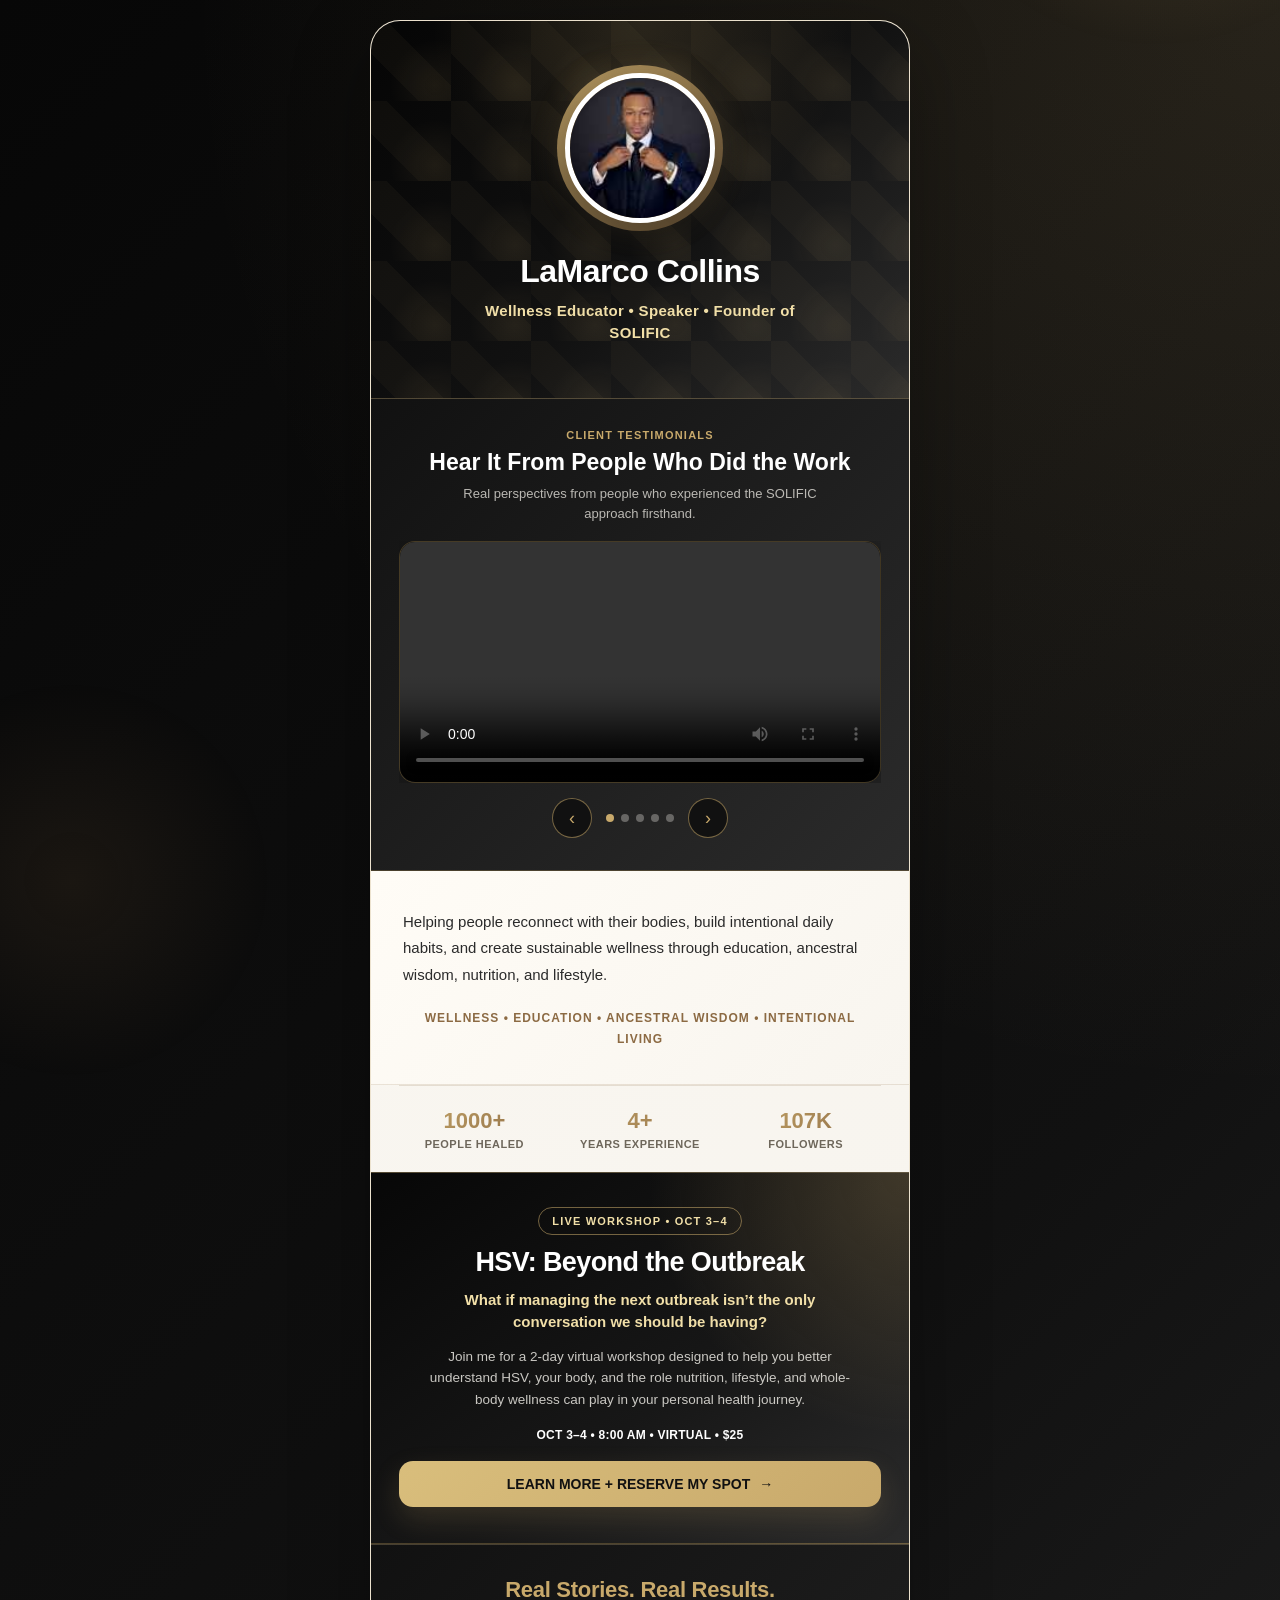
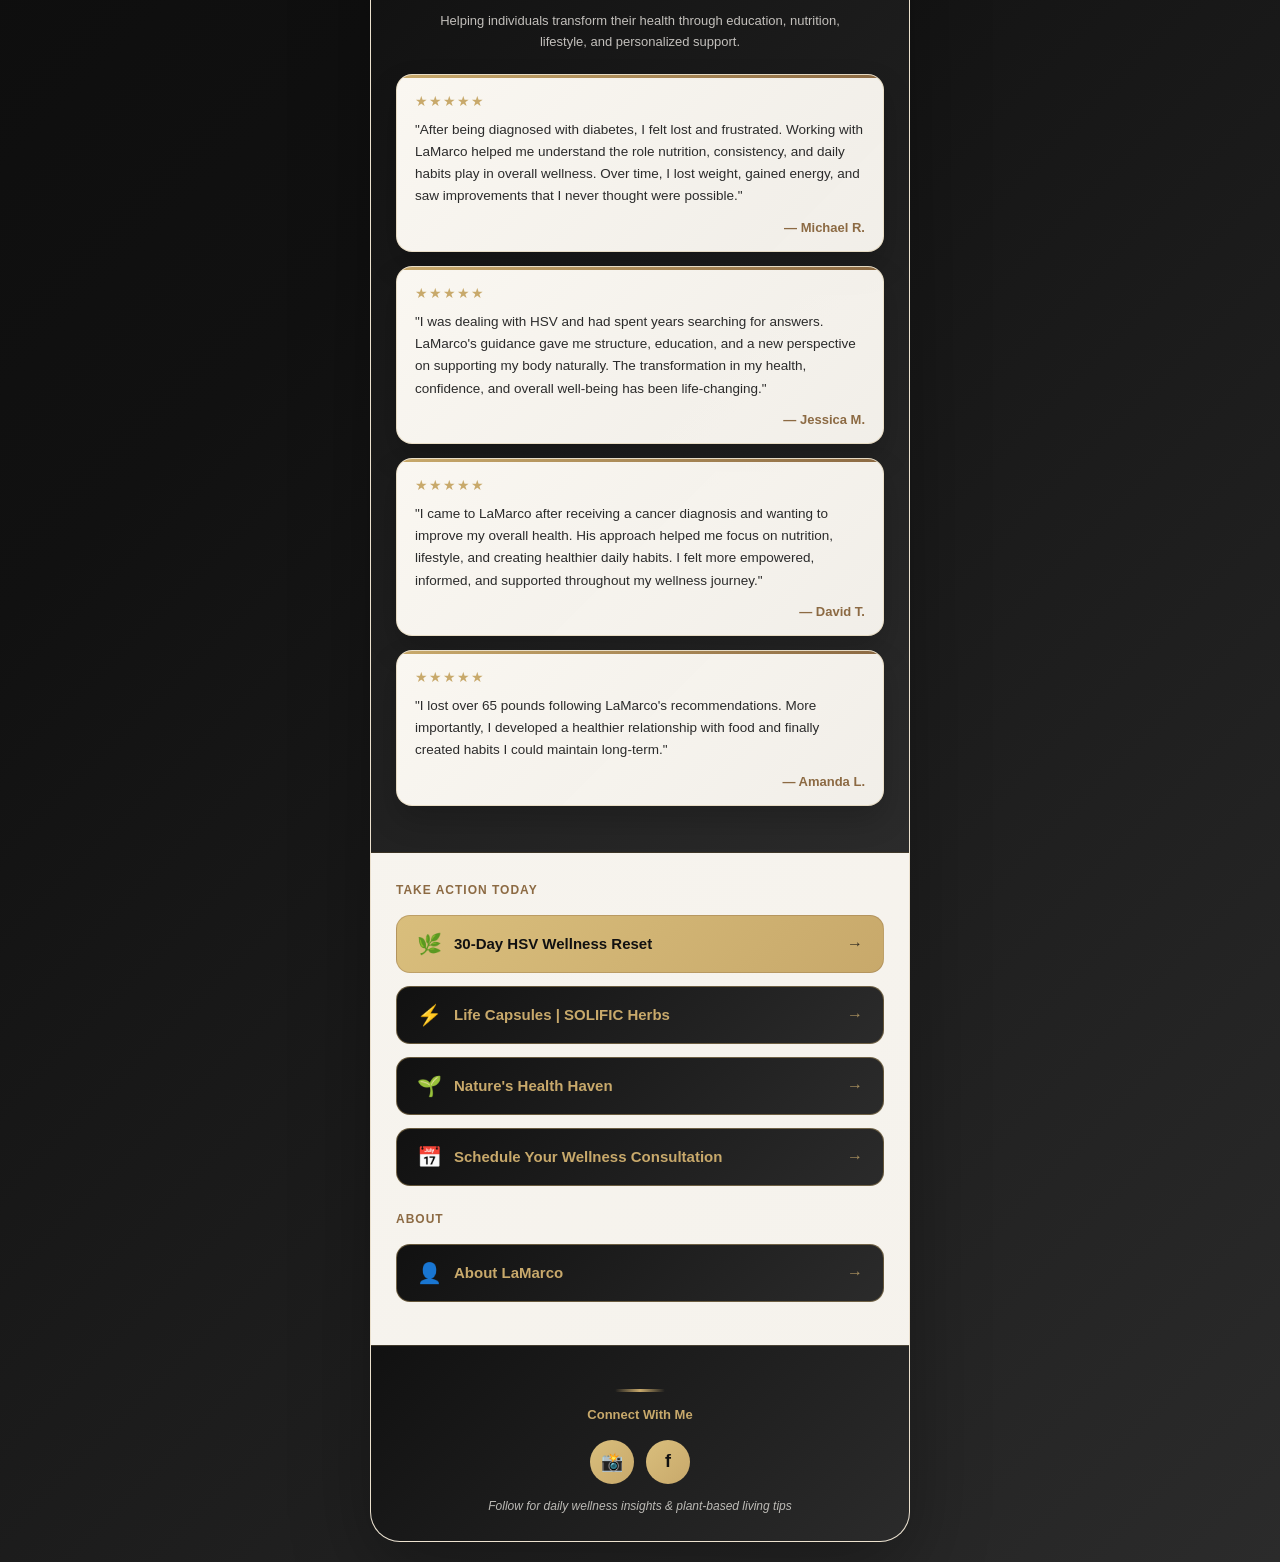
==== commit 446cd721: "Add overall wellness audio testimonial" ====
--- a/index.html
+++ b/index.html
@@ -77,7 +77,7 @@
 <body>
     <div class="container"><div class="card">
         <div class="header"><div class="profile-wrapper"><img src="profile.jpg" alt="LaMarco Collins" class="profile-image"></div><h1 class="name">LaMarco Collins</h1><p class="title">Wellness Educator • Speaker • Founder of SOLIFIC</p></div>
-        <section class="video-testimonial"><div class="eyebrow">Client Testimonials</div><h2>Hear It From People Who Did the Work</h2><p>Real perspectives from people who experienced the SOLIFIC approach firsthand.</p><div class="testimonial-carousel"><div class="testimonial-track" id="testimonialTrack"><div class="testimonial-slide"><video controls playsinline preload="metadata"><source src="868f9f560a054f4a9d9491508d9b96a3.MOV" type="video/quicktime">Your browser does not support embedded video.</video></div><div class="testimonial-slide"><video controls playsinline preload="metadata"><source src="Snapinsta.app_video_8C489280DE0ED6747B363E288AB770BF_video_dashinit%202.mp4" type="video/mp4">Your browser does not support embedded video.</video></div><div class="testimonial-slide"><div style="padding:26px 18px;background:#0b0b0b;border:1px solid rgba(200,169,107,.35);border-radius:16px;text-align:left;"><div style="color:var(--gold);font-weight:850;font-size:12px;letter-spacing:1px;text-transform:uppercase;margin-bottom:10px;">Audio Testimonial</div><h3 style="color:#fff;margin:0 0 8px;font-size:20px;">A Family Wellness Story</h3><p style="color:rgba(248,245,239,.72);font-size:13px;line-height:1.55;margin:0 0 16px;">Hear a personal account of the guidance and support one family received during a difficult health journey.</p><audio controls preload="metadata" style="width:100%;"><source src="Cancer%20testimony%20.mp3" type="audio/mpeg">Your browser does not support embedded audio.</audio></div></div><div class="testimonial-slide"><div style="padding:26px 18px;background:#0b0b0b;border:1px solid rgba(200,169,107,.35);border-radius:16px;text-align:left;"><div style="color:var(--gold);font-weight:850;font-size:12px;letter-spacing:1px;text-transform:uppercase;margin-bottom:10px;">Audio Testimonial</div><h3 style="color:#fff;margin:0 0 8px;font-size:20px;">Gut Wellness Experience</h3><p style="color:rgba(248,245,239,.72);font-size:13px;line-height:1.55;margin:0 0 16px;">A personal testimonial sharing an experience with SOLIFIC wellness guidance.</p><audio controls preload="metadata" style="width:100%;"><source src="Gut%20flush%20testimony%20.mp3" type="audio/mpeg">Your browser does not support embedded audio.</audio></div></div></div></div><div class="carousel-controls"><button class="carousel-btn" id="testimonialPrev" aria-label="Previous testimonial">‹</button><div class="carousel-dots"><button class="carousel-dot active" data-slide="0" aria-label="Show testimonial 1"></button><button class="carousel-dot" data-slide="1" aria-label="Show testimonial 2"></button><button class="carousel-dot" data-slide="2" aria-label="Show testimonial 3"></button><button class="carousel-dot" data-slide="3" aria-label="Show testimonial 4"></button></div><button class="carousel-btn" id="testimonialNext" aria-label="Next testimonial">›</button></div></section>
+        <section class="video-testimonial"><div class="eyebrow">Client Testimonials</div><h2>Hear It From People Who Did the Work</h2><p>Real perspectives from people who experienced the SOLIFIC approach firsthand.</p><div class="testimonial-carousel"><div class="testimonial-track" id="testimonialTrack"><div class="testimonial-slide"><video controls playsinline preload="metadata"><source src="868f9f560a054f4a9d9491508d9b96a3.MOV" type="video/quicktime">Your browser does not support embedded video.</video></div><div class="testimonial-slide"><video controls playsinline preload="metadata"><source src="Snapinsta.app_video_8C489280DE0ED6747B363E288AB770BF_video_dashinit%202.mp4" type="video/mp4">Your browser does not support embedded video.</video></div><div class="testimonial-slide"><div style="padding:26px 18px;background:#0b0b0b;border:1px solid rgba(200,169,107,.35);border-radius:16px;text-align:left;"><div style="color:var(--gold);font-weight:850;font-size:12px;letter-spacing:1px;text-transform:uppercase;margin-bottom:10px;">Audio Testimonial</div><h3 style="color:#fff;margin:0 0 8px;font-size:20px;">A Family Wellness Story</h3><p style="color:rgba(248,245,239,.72);font-size:13px;line-height:1.55;margin:0 0 16px;">Hear a personal account of the guidance and support one family received during a difficult health journey.</p><audio controls preload="metadata" style="width:100%;"><source src="Cancer%20testimony%20.mp3" type="audio/mpeg">Your browser does not support embedded audio.</audio></div></div><div class="testimonial-slide"><div style="padding:26px 18px;background:#0b0b0b;border:1px solid rgba(200,169,107,.35);border-radius:16px;text-align:left;"><div style="color:var(--gold);font-weight:850;font-size:12px;letter-spacing:1px;text-transform:uppercase;margin-bottom:10px;">Audio Testimonial</div><h3 style="color:#fff;margin:0 0 8px;font-size:20px;">Gut Wellness Experience</h3><p style="color:rgba(248,245,239,.72);font-size:13px;line-height:1.55;margin:0 0 16px;">A personal testimonial sharing an experience with SOLIFIC wellness guidance.</p><audio controls preload="metadata" style="width:100%;"><source src="Gut%20flush%20testimony%20.mp3" type="audio/mpeg">Your browser does not support embedded audio.</audio></div></div><div class="testimonial-slide"><div style="padding:26px 18px;background:#0b0b0b;border:1px solid rgba(200,169,107,.35);border-radius:16px;text-align:left;"><div style="color:var(--gold);font-weight:850;font-size:12px;letter-spacing:1px;text-transform:uppercase;margin-bottom:10px;">Audio Testimonial</div><h3 style="color:#fff;margin:0 0 8px;font-size:20px;">Overall Wellness Experience</h3><p style="color:rgba(248,245,239,.72);font-size:13px;line-height:1.55;margin:0 0 16px;">A personal account of a wellness journey and the support received along the way.</p><audio controls preload="metadata" style="width:100%;"><source src="Overall%20health%20testimony%20.mp3" type="audio/mpeg">Your browser does not support embedded audio.</audio></div></div></div></div><div class="carousel-controls"><button class="carousel-btn" id="testimonialPrev" aria-label="Previous testimonial">‹</button><div class="carousel-dots"><button class="carousel-dot active" data-slide="0" aria-label="Show testimonial 1"></button><button class="carousel-dot" data-slide="1" aria-label="Show testimonial 2"></button><button class="carousel-dot" data-slide="2" aria-label="Show testimonial 3"></button><button class="carousel-dot" data-slide="3" aria-label="Show testimonial 4"></button><button class="carousel-dot" data-slide="4" aria-label="Show testimonial 5"></button></div><button class="carousel-btn" id="testimonialNext" aria-label="Next testimonial">›</button></div></section>
         <div class="bio"><p>Helping people reconnect with their bodies, build intentional daily habits, and create sustainable wellness through education, ancestral wisdom, nutrition, and lifestyle.</p><p style="text-align:center; margin-top:20px; font-size:12px; font-weight:800; letter-spacing:1px; color:var(--bronze); text-transform:uppercase;">Wellness • Education • Ancestral Wisdom • Intentional Living</p></div>
         <div class="highlights"><div class="highlight-item"><div class="highlight-number">1000+</div><div class="highlight-label">People Healed</div></div><div class="highlight-item"><div class="highlight-number">4+</div><div class="highlight-label">Years Experience</div></div><div class="highlight-item"><div class="highlight-number">107K</div><div class="highlight-label">Followers</div></div></div>
         <section class="workshop-promo"><div class="workshop-kicker">Live Workshop • Oct 3–4</div><h2>HSV: Beyond the Outbreak</h2><p class="workshop-hook">What if managing the next outbreak isn’t the only conversation we should be having?</p><p class="workshop-copy">Join me for a 2-day virtual workshop designed to help you better understand HSV, your body, and the role nutrition, lifestyle, and whole-body wellness can play in your personal health journey.</p><div class="workshop-meta">OCT 3–4 • 8:00 AM • VIRTUAL • $25</div><a class="workshop-cta" href="https://solific-vitality-flow.lovable.app/offers/beyond-the-outbreak">LEARN MORE + RESERVE MY SPOT <span>→</span></a></section>
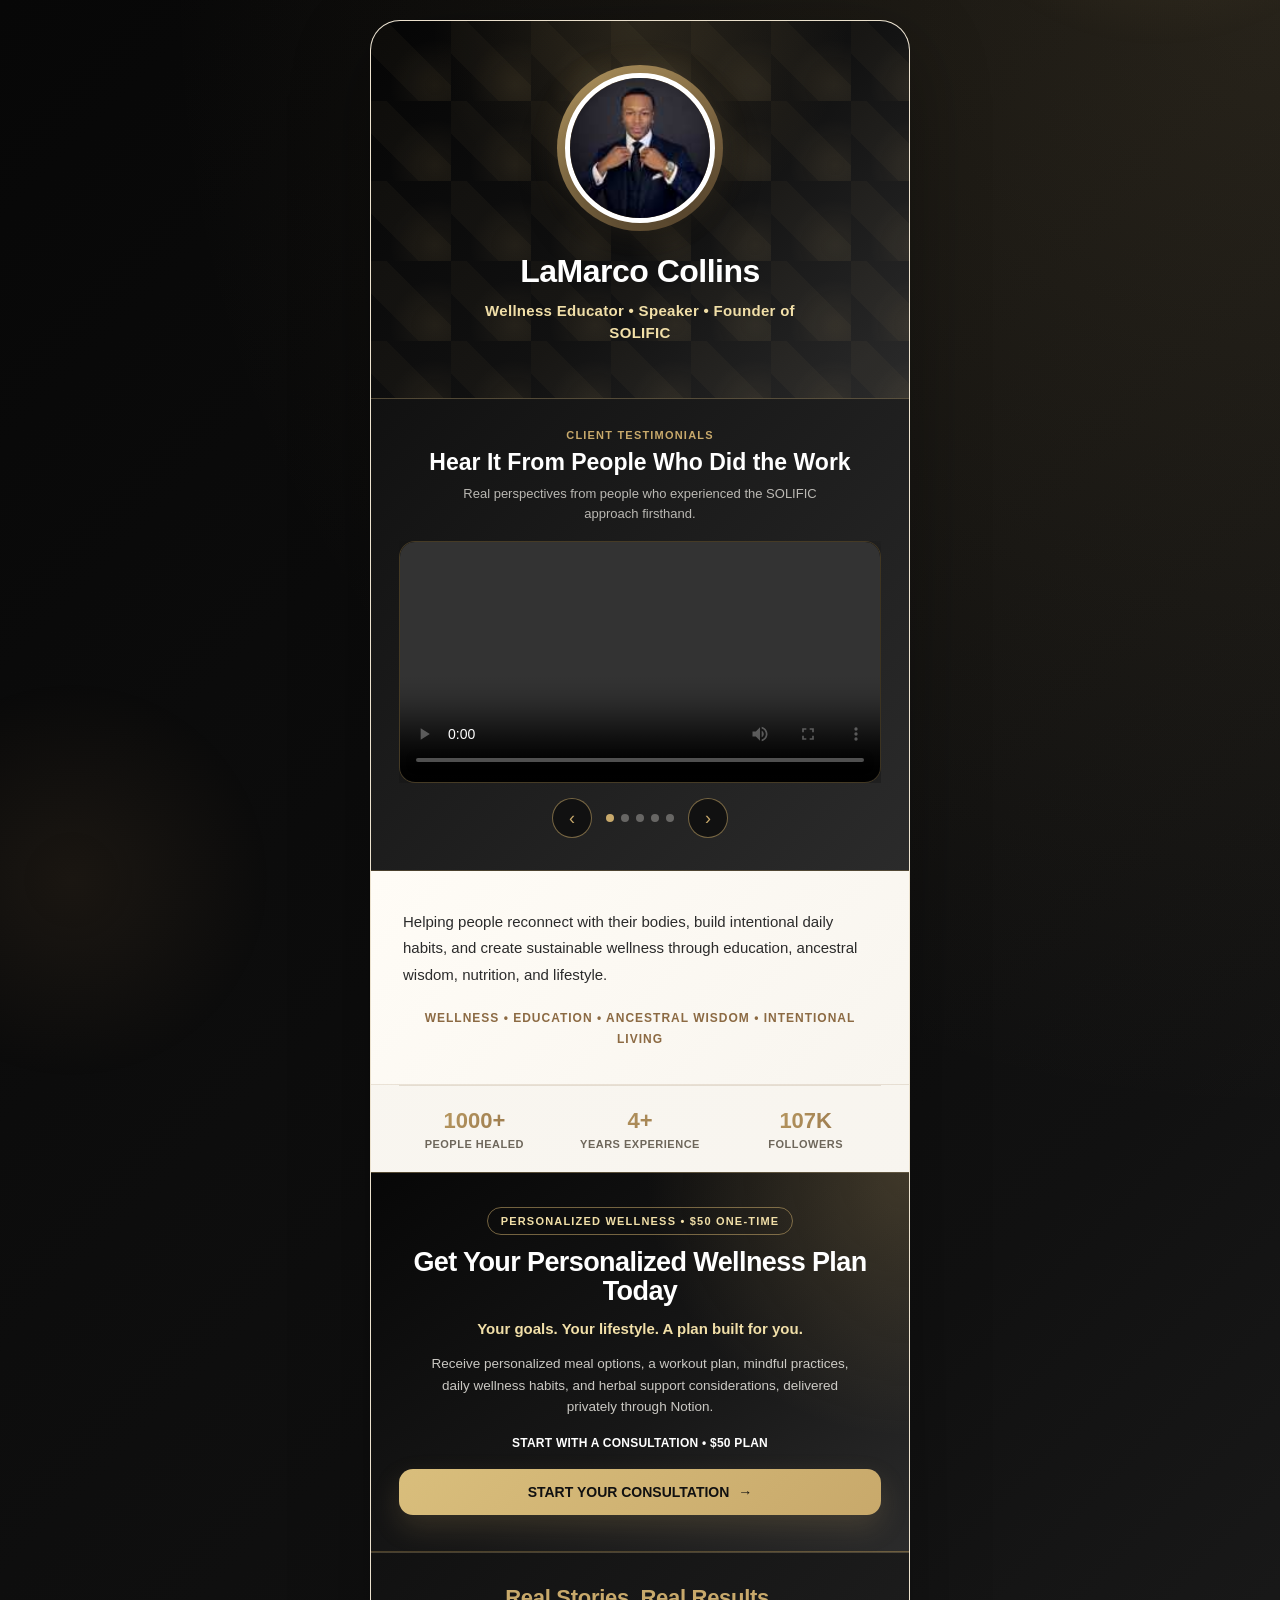
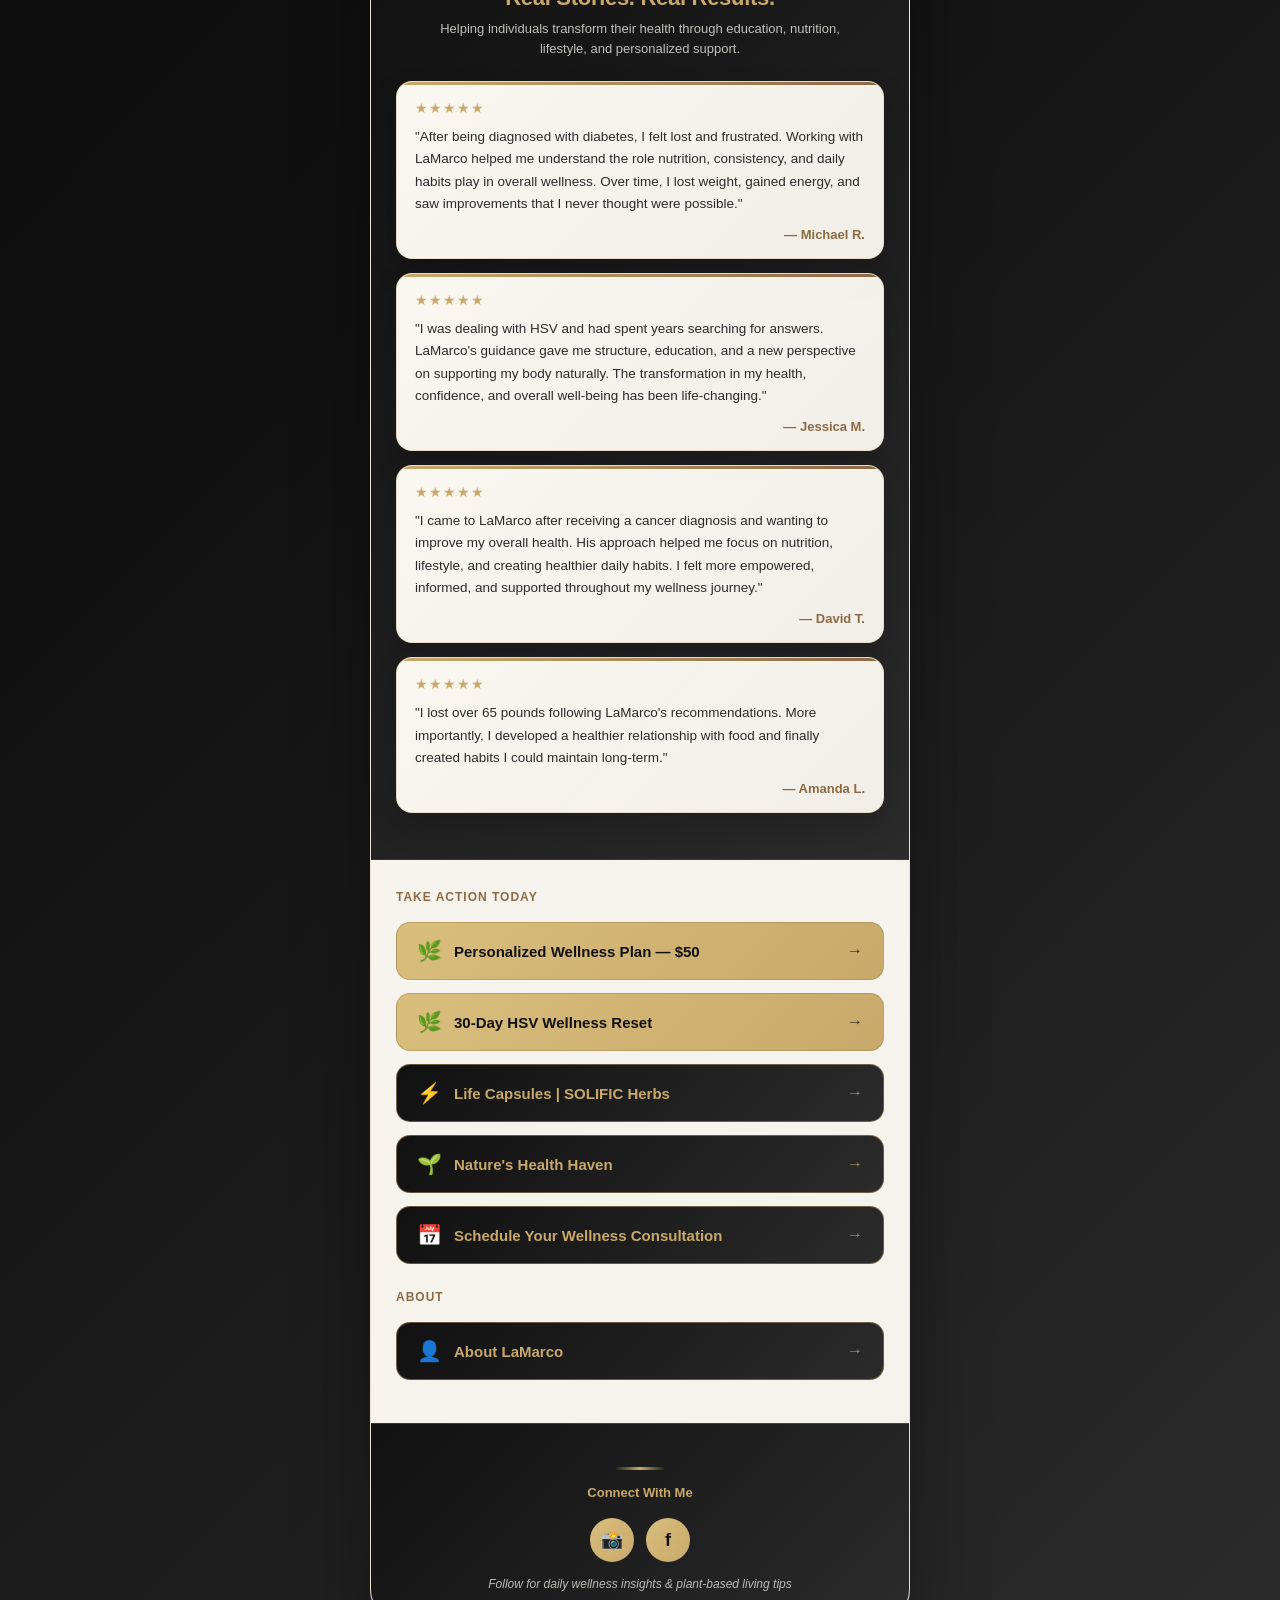
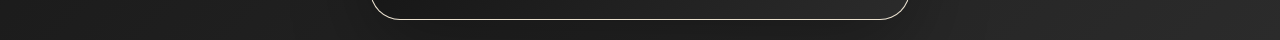
==== commit 4853117c: "Replace expired workshop promo with $50 personalized wellness plan and intake CTA" ====
--- a/index.html
+++ b/index.html
@@ -80,9 +80,9 @@
         <section class="video-testimonial"><div class="eyebrow">Client Testimonials</div><h2>Hear It From People Who Did the Work</h2><p>Real perspectives from people who experienced the SOLIFIC approach firsthand.</p><div class="testimonial-carousel"><div class="testimonial-track" id="testimonialTrack"><div class="testimonial-slide"><video controls playsinline preload="metadata"><source src="868f9f560a054f4a9d9491508d9b96a3.MOV" type="video/quicktime">Your browser does not support embedded video.</video></div><div class="testimonial-slide"><video controls playsinline preload="metadata"><source src="Snapinsta.app_video_8C489280DE0ED6747B363E288AB770BF_video_dashinit%202.mp4" type="video/mp4">Your browser does not support embedded video.</video></div><div class="testimonial-slide"><div style="padding:26px 18px;background:#0b0b0b;border:1px solid rgba(200,169,107,.35);border-radius:16px;text-align:left;"><div style="color:var(--gold);font-weight:850;font-size:12px;letter-spacing:1px;text-transform:uppercase;margin-bottom:10px;">Audio Testimonial</div><h3 style="color:#fff;margin:0 0 8px;font-size:20px;">A Family Wellness Story</h3><p style="color:rgba(248,245,239,.72);font-size:13px;line-height:1.55;margin:0 0 16px;">Hear a personal account of the guidance and support one family received during a difficult health journey.</p><audio controls preload="metadata" style="width:100%;"><source src="Cancer%20testimony%20.mp3" type="audio/mpeg">Your browser does not support embedded audio.</audio></div></div><div class="testimonial-slide"><div style="padding:26px 18px;background:#0b0b0b;border:1px solid rgba(200,169,107,.35);border-radius:16px;text-align:left;"><div style="color:var(--gold);font-weight:850;font-size:12px;letter-spacing:1px;text-transform:uppercase;margin-bottom:10px;">Audio Testimonial</div><h3 style="color:#fff;margin:0 0 8px;font-size:20px;">Gut Wellness Experience</h3><p style="color:rgba(248,245,239,.72);font-size:13px;line-height:1.55;margin:0 0 16px;">A personal testimonial sharing an experience with SOLIFIC wellness guidance.</p><audio controls preload="metadata" style="width:100%;"><source src="Gut%20flush%20testimony%20.mp3" type="audio/mpeg">Your browser does not support embedded audio.</audio></div></div><div class="testimonial-slide"><div style="padding:26px 18px;background:#0b0b0b;border:1px solid rgba(200,169,107,.35);border-radius:16px;text-align:left;"><div style="color:var(--gold);font-weight:850;font-size:12px;letter-spacing:1px;text-transform:uppercase;margin-bottom:10px;">Audio Testimonial</div><h3 style="color:#fff;margin:0 0 8px;font-size:20px;">Overall Wellness Experience</h3><p style="color:rgba(248,245,239,.72);font-size:13px;line-height:1.55;margin:0 0 16px;">A personal account of a wellness journey and the support received along the way.</p><audio controls preload="metadata" style="width:100%;"><source src="Overall%20health%20testimony%20.mp3" type="audio/mpeg">Your browser does not support embedded audio.</audio></div></div></div></div><div class="carousel-controls"><button class="carousel-btn" id="testimonialPrev" aria-label="Previous testimonial">‹</button><div class="carousel-dots"><button class="carousel-dot active" data-slide="0" aria-label="Show testimonial 1"></button><button class="carousel-dot" data-slide="1" aria-label="Show testimonial 2"></button><button class="carousel-dot" data-slide="2" aria-label="Show testimonial 3"></button><button class="carousel-dot" data-slide="3" aria-label="Show testimonial 4"></button><button class="carousel-dot" data-slide="4" aria-label="Show testimonial 5"></button></div><button class="carousel-btn" id="testimonialNext" aria-label="Next testimonial">›</button></div></section>
         <div class="bio"><p>Helping people reconnect with their bodies, build intentional daily habits, and create sustainable wellness through education, ancestral wisdom, nutrition, and lifestyle.</p><p style="text-align:center; margin-top:20px; font-size:12px; font-weight:800; letter-spacing:1px; color:var(--bronze); text-transform:uppercase;">Wellness • Education • Ancestral Wisdom • Intentional Living</p></div>
         <div class="highlights"><div class="highlight-item"><div class="highlight-number">1000+</div><div class="highlight-label">People Healed</div></div><div class="highlight-item"><div class="highlight-number">4+</div><div class="highlight-label">Years Experience</div></div><div class="highlight-item"><div class="highlight-number">107K</div><div class="highlight-label">Followers</div></div></div>
-        <section class="workshop-promo"><div class="workshop-kicker">Live Workshop • Oct 3–4</div><h2>HSV: Beyond the Outbreak</h2><p class="workshop-hook">What if managing the next outbreak isn’t the only conversation we should be having?</p><p class="workshop-copy">Join me for a 2-day virtual workshop designed to help you better understand HSV, your body, and the role nutrition, lifestyle, and whole-body wellness can play in your personal health journey.</p><div class="workshop-meta">OCT 3–4 • 8:00 AM • VIRTUAL • $25</div><a class="workshop-cta" href="https://solific-vitality-flow.lovable.app/offers/beyond-the-outbreak">LEARN MORE + RESERVE MY SPOT <span>→</span></a></section>
+        <section class="workshop-promo"><div class="workshop-kicker">Personalized Wellness • $50 One-Time</div><h2>Get Your Personalized Wellness Plan Today</h2><p class="workshop-hook">Your goals. Your lifestyle. A plan built for you.</p><p class="workshop-copy">Receive personalized meal options, a workout plan, mindful practices, daily wellness habits, and herbal support considerations, delivered privately through Notion.</p><div class="workshop-meta">START WITH A CONSULTATION • $50 PLAN</div><a class="workshop-cta" href="https://solific-vitality-flow.lovable.app/offers/personalized-wellness-plan">START YOUR CONSULTATION <span>→</span></a></section>
         <div class="success-section"><div class="success-heading"><h2>Real Stories. Real Results.</h2><p>Helping individuals transform their health through education, nutrition, lifestyle, and personalized support.</p></div><div class="testimonial-card"><div class="stars">★★★★★</div><p>"After being diagnosed with diabetes, I felt lost and frustrated. Working with LaMarco helped me understand the role nutrition, consistency, and daily habits play in overall wellness. Over time, I lost weight, gained energy, and saw improvements that I never thought were possible."</p><div class="testimonial-name">— Michael R.</div></div><div class="testimonial-card"><div class="stars">★★★★★</div><p>"I was dealing with HSV and had spent years searching for answers. LaMarco's guidance gave me structure, education, and a new perspective on supporting my body naturally. The transformation in my health, confidence, and overall well-being has been life-changing."</p><div class="testimonial-name">— Jessica M.</div></div><div class="testimonial-card"><div class="stars">★★★★★</div><p>"I came to LaMarco after receiving a cancer diagnosis and wanting to improve my overall health. His approach helped me focus on nutrition, lifestyle, and creating healthier daily habits. I felt more empowered, informed, and supported throughout my wellness journey."</p><div class="testimonial-name">— David T.</div></div><div class="testimonial-card"><div class="stars">★★★★★</div><p>"I lost over 65 pounds following LaMarco's recommendations. More importantly, I developed a healthier relationship with food and finally created habits I could maintain long-term."</p><div class="testimonial-name">— Amanda L.</div></div></div>
-        <div class="links-section"><div class="section-title">Take Action Today</div><a href="https://solific-vitality-flow.lovable.app/offers/hsv-wellness-reset" class="link-button"><span class="link-icon">🌿</span><span class="link-text">30-Day HSV Wellness Reset</span><span class="link-arrow">→</span></a><a href="https://solific-vitality-flow.lovable.app/products" class="link-button secondary"><span class="link-icon">⚡</span><span class="link-text">Life Capsules | SOLIFIC Herbs</span><span class="link-arrow">→</span></a><a href="https://natureshealthhaven.com/?ref=site" class="link-button secondary"><span class="link-icon">🌱</span><span class="link-text">Nature's Health Haven</span><span class="link-arrow">→</span></a><a href="https://lamarco99.github.io/lamarco-bio/discovery.html" class="link-button secondary"><span class="link-icon">📅</span><span class="link-text">Schedule Your Wellness Consultation</span><span class="link-arrow">→</span></a><div class="section-title" style="margin-top:26px;">About</div><a href="https://solific-vitality-flow.lovable.app/lamarco" class="link-button secondary"><span class="link-icon">👤</span><span class="link-text">About LaMarco</span><span class="link-arrow">→</span></a></div>
+        <div class="links-section"><div class="section-title">Take Action Today</div><a href="https://solific-vitality-flow.lovable.app/offers/personalized-wellness-plan" class="link-button"><span class="link-icon">🌿</span><span class="link-text">Personalized Wellness Plan — $50</span><span class="link-arrow">→</span></a><a href="https://solific-vitality-flow.lovable.app/offers/hsv-wellness-reset" class="link-button"><span class="link-icon">🌿</span><span class="link-text">30-Day HSV Wellness Reset</span><span class="link-arrow">→</span></a><a href="https://solific-vitality-flow.lovable.app/products" class="link-button secondary"><span class="link-icon">⚡</span><span class="link-text">Life Capsules | SOLIFIC Herbs</span><span class="link-arrow">→</span></a><a href="https://natureshealthhaven.com/?ref=site" class="link-button secondary"><span class="link-icon">🌱</span><span class="link-text">Nature's Health Haven</span><span class="link-arrow">→</span></a><a href="https://lamarco99.github.io/lamarco-bio/discovery.html" class="link-button secondary"><span class="link-icon">📅</span><span class="link-text">Schedule Your Wellness Consultation</span><span class="link-arrow">→</span></a><div class="section-title" style="margin-top:26px;">About</div><a href="https://solific-vitality-flow.lovable.app/lamarco" class="link-button secondary"><span class="link-icon">👤</span><span class="link-text">About LaMarco</span><span class="link-arrow">→</span></a></div>
         <div class="footer"><div class="divider"></div><div class="footer-text">Connect With Me</div><div class="social-links"><a href="https://instagram.com/_iamlamarco" class="social-link" title="Instagram">📸</a><a href="https://www.facebook.com/lamarco.collins" class="social-link" title="Facebook">f</a></div><p class="cta-text">Follow for daily wellness insights &amp; plant-based living tips</p></div>
     </div></div>
 <script>
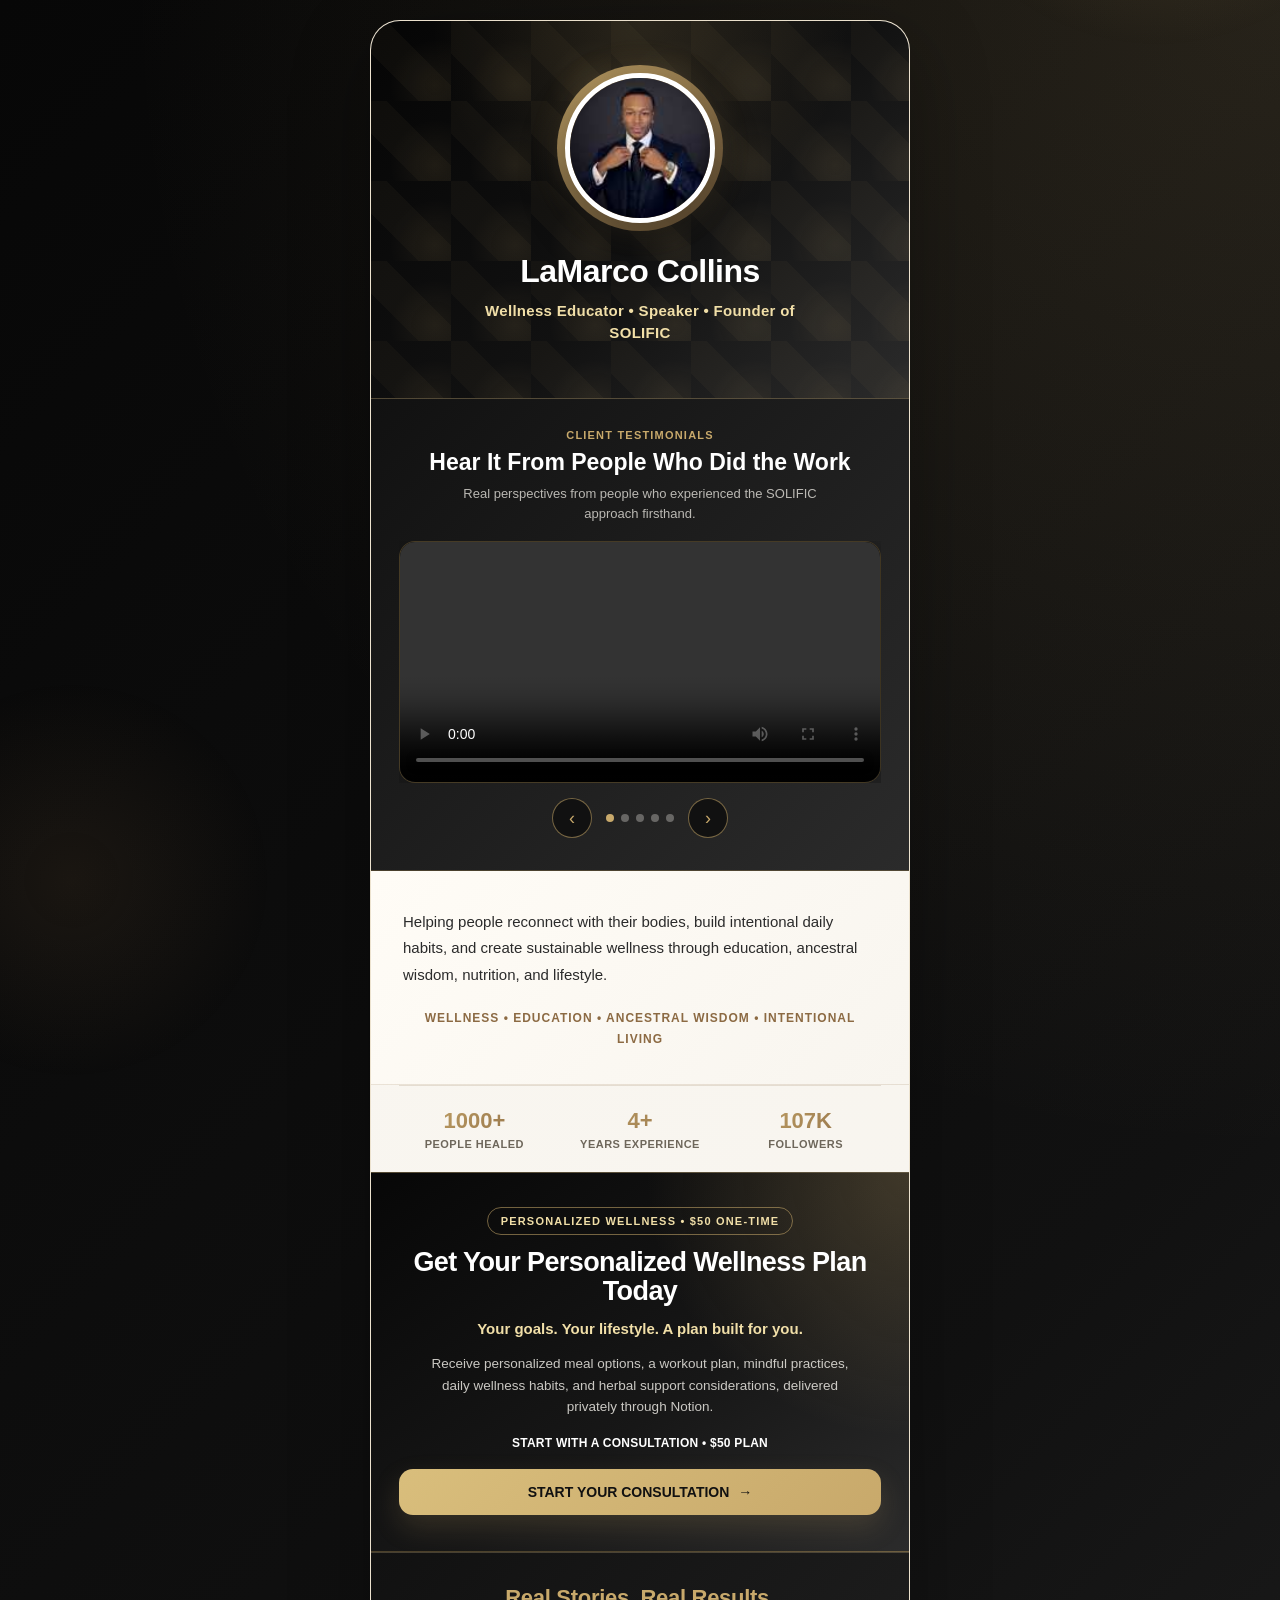
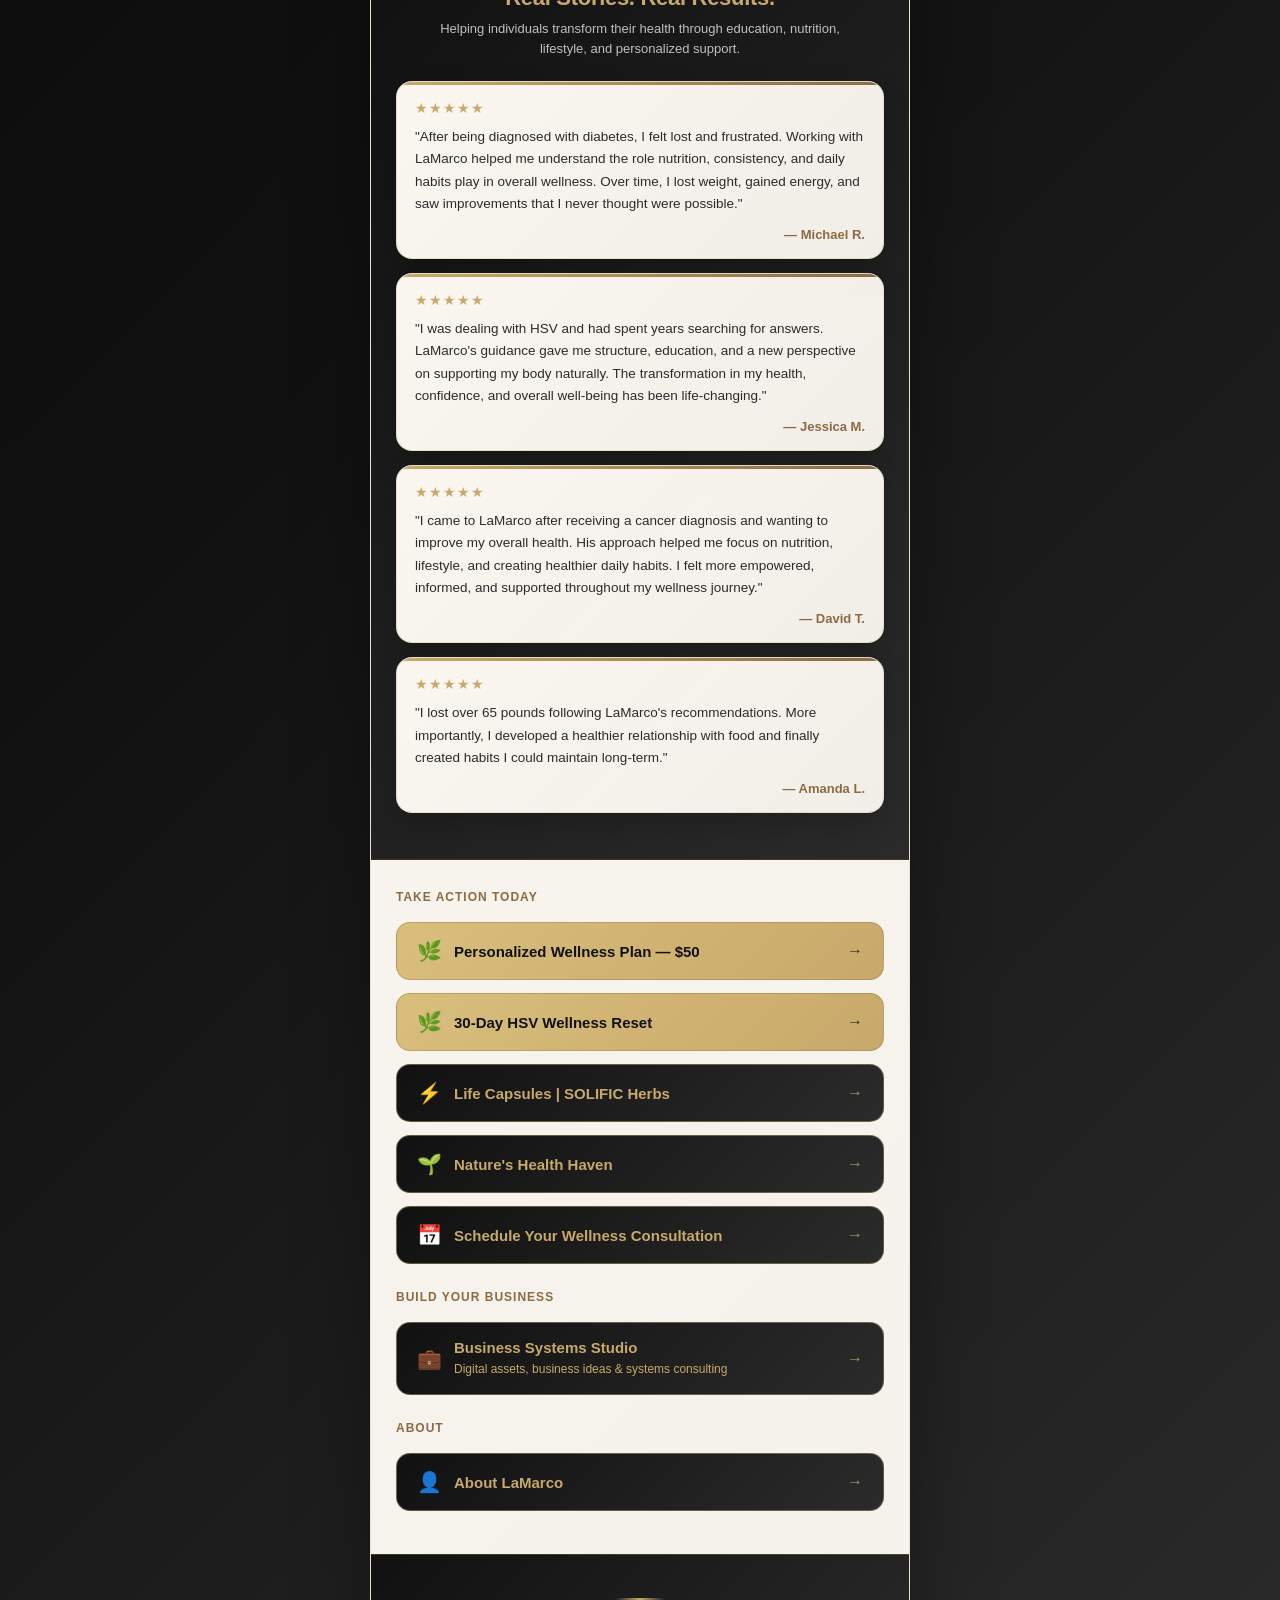
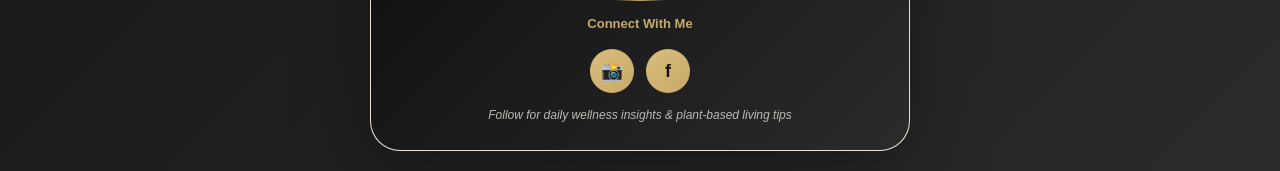
==== commit 3fcb0a77: "Add Business Systems Studio button to personal bio page" ====
--- a/index.html
+++ b/index.html
@@ -82,7 +82,7 @@
         <div class="highlights"><div class="highlight-item"><div class="highlight-number">1000+</div><div class="highlight-label">People Healed</div></div><div class="highlight-item"><div class="highlight-number">4+</div><div class="highlight-label">Years Experience</div></div><div class="highlight-item"><div class="highlight-number">107K</div><div class="highlight-label">Followers</div></div></div>
         <section class="workshop-promo"><div class="workshop-kicker">Personalized Wellness • $50 One-Time</div><h2>Get Your Personalized Wellness Plan Today</h2><p class="workshop-hook">Your goals. Your lifestyle. A plan built for you.</p><p class="workshop-copy">Receive personalized meal options, a workout plan, mindful practices, daily wellness habits, and herbal support considerations, delivered privately through Notion.</p><div class="workshop-meta">START WITH A CONSULTATION • $50 PLAN</div><a class="workshop-cta" href="https://solific-vitality-flow.lovable.app/offers/personalized-wellness-plan">START YOUR CONSULTATION <span>→</span></a></section>
         <div class="success-section"><div class="success-heading"><h2>Real Stories. Real Results.</h2><p>Helping individuals transform their health through education, nutrition, lifestyle, and personalized support.</p></div><div class="testimonial-card"><div class="stars">★★★★★</div><p>"After being diagnosed with diabetes, I felt lost and frustrated. Working with LaMarco helped me understand the role nutrition, consistency, and daily habits play in overall wellness. Over time, I lost weight, gained energy, and saw improvements that I never thought were possible."</p><div class="testimonial-name">— Michael R.</div></div><div class="testimonial-card"><div class="stars">★★★★★</div><p>"I was dealing with HSV and had spent years searching for answers. LaMarco's guidance gave me structure, education, and a new perspective on supporting my body naturally. The transformation in my health, confidence, and overall well-being has been life-changing."</p><div class="testimonial-name">— Jessica M.</div></div><div class="testimonial-card"><div class="stars">★★★★★</div><p>"I came to LaMarco after receiving a cancer diagnosis and wanting to improve my overall health. His approach helped me focus on nutrition, lifestyle, and creating healthier daily habits. I felt more empowered, informed, and supported throughout my wellness journey."</p><div class="testimonial-name">— David T.</div></div><div class="testimonial-card"><div class="stars">★★★★★</div><p>"I lost over 65 pounds following LaMarco's recommendations. More importantly, I developed a healthier relationship with food and finally created habits I could maintain long-term."</p><div class="testimonial-name">— Amanda L.</div></div></div>
-        <div class="links-section"><div class="section-title">Take Action Today</div><a href="https://solific-vitality-flow.lovable.app/offers/personalized-wellness-plan" class="link-button"><span class="link-icon">🌿</span><span class="link-text">Personalized Wellness Plan — $50</span><span class="link-arrow">→</span></a><a href="https://solific-vitality-flow.lovable.app/offers/hsv-wellness-reset" class="link-button"><span class="link-icon">🌿</span><span class="link-text">30-Day HSV Wellness Reset</span><span class="link-arrow">→</span></a><a href="https://solific-vitality-flow.lovable.app/products" class="link-button secondary"><span class="link-icon">⚡</span><span class="link-text">Life Capsules | SOLIFIC Herbs</span><span class="link-arrow">→</span></a><a href="https://natureshealthhaven.com/?ref=site" class="link-button secondary"><span class="link-icon">🌱</span><span class="link-text">Nature's Health Haven</span><span class="link-arrow">→</span></a><a href="https://lamarco99.github.io/lamarco-bio/discovery.html" class="link-button secondary"><span class="link-icon">📅</span><span class="link-text">Schedule Your Wellness Consultation</span><span class="link-arrow">→</span></a><div class="section-title" style="margin-top:26px;">About</div><a href="https://solific-vitality-flow.lovable.app/lamarco" class="link-button secondary"><span class="link-icon">👤</span><span class="link-text">About LaMarco</span><span class="link-arrow">→</span></a></div>
+        <div class="links-section"><div class="section-title">Take Action Today</div><a href="https://solific-vitality-flow.lovable.app/offers/personalized-wellness-plan" class="link-button"><span class="link-icon">🌿</span><span class="link-text">Personalized Wellness Plan — $50</span><span class="link-arrow">→</span></a><a href="https://solific-vitality-flow.lovable.app/offers/hsv-wellness-reset" class="link-button"><span class="link-icon">🌿</span><span class="link-text">30-Day HSV Wellness Reset</span><span class="link-arrow">→</span></a><a href="https://solific-vitality-flow.lovable.app/products" class="link-button secondary"><span class="link-icon">⚡</span><span class="link-text">Life Capsules | SOLIFIC Herbs</span><span class="link-arrow">→</span></a><a href="https://natureshealthhaven.com/?ref=site" class="link-button secondary"><span class="link-icon">🌱</span><span class="link-text">Nature's Health Haven</span><span class="link-arrow">→</span></a><a href="https://lamarco99.github.io/lamarco-bio/discovery.html" class="link-button secondary"><span class="link-icon">📅</span><span class="link-text">Schedule Your Wellness Consultation</span><span class="link-arrow">→</span></a><div class="section-title" style="margin-top:26px;">Build Your Business</div><a href="https://lamarco99.github.io/lamarco-bio/bss/" class="link-button secondary"><span class="link-icon" aria-hidden="true">💼</span><span class="link-text">Business Systems Studio<span style="display:block;font-size:12px;font-weight:500;line-height:1.5;margin-top:4px;">Digital assets, business ideas &amp; systems consulting</span></span><span class="link-arrow" aria-hidden="true">→</span></a><div class="section-title" style="margin-top:26px;">About</div><a href="https://solific-vitality-flow.lovable.app/lamarco" class="link-button secondary"><span class="link-icon">👤</span><span class="link-text">About LaMarco</span><span class="link-arrow">→</span></a></div>
         <div class="footer"><div class="divider"></div><div class="footer-text">Connect With Me</div><div class="social-links"><a href="https://instagram.com/_iamlamarco" class="social-link" title="Instagram">📸</a><a href="https://www.facebook.com/lamarco.collins" class="social-link" title="Facebook">f</a></div><p class="cta-text">Follow for daily wellness insights &amp; plant-based living tips</p></div>
     </div></div>
 <script>
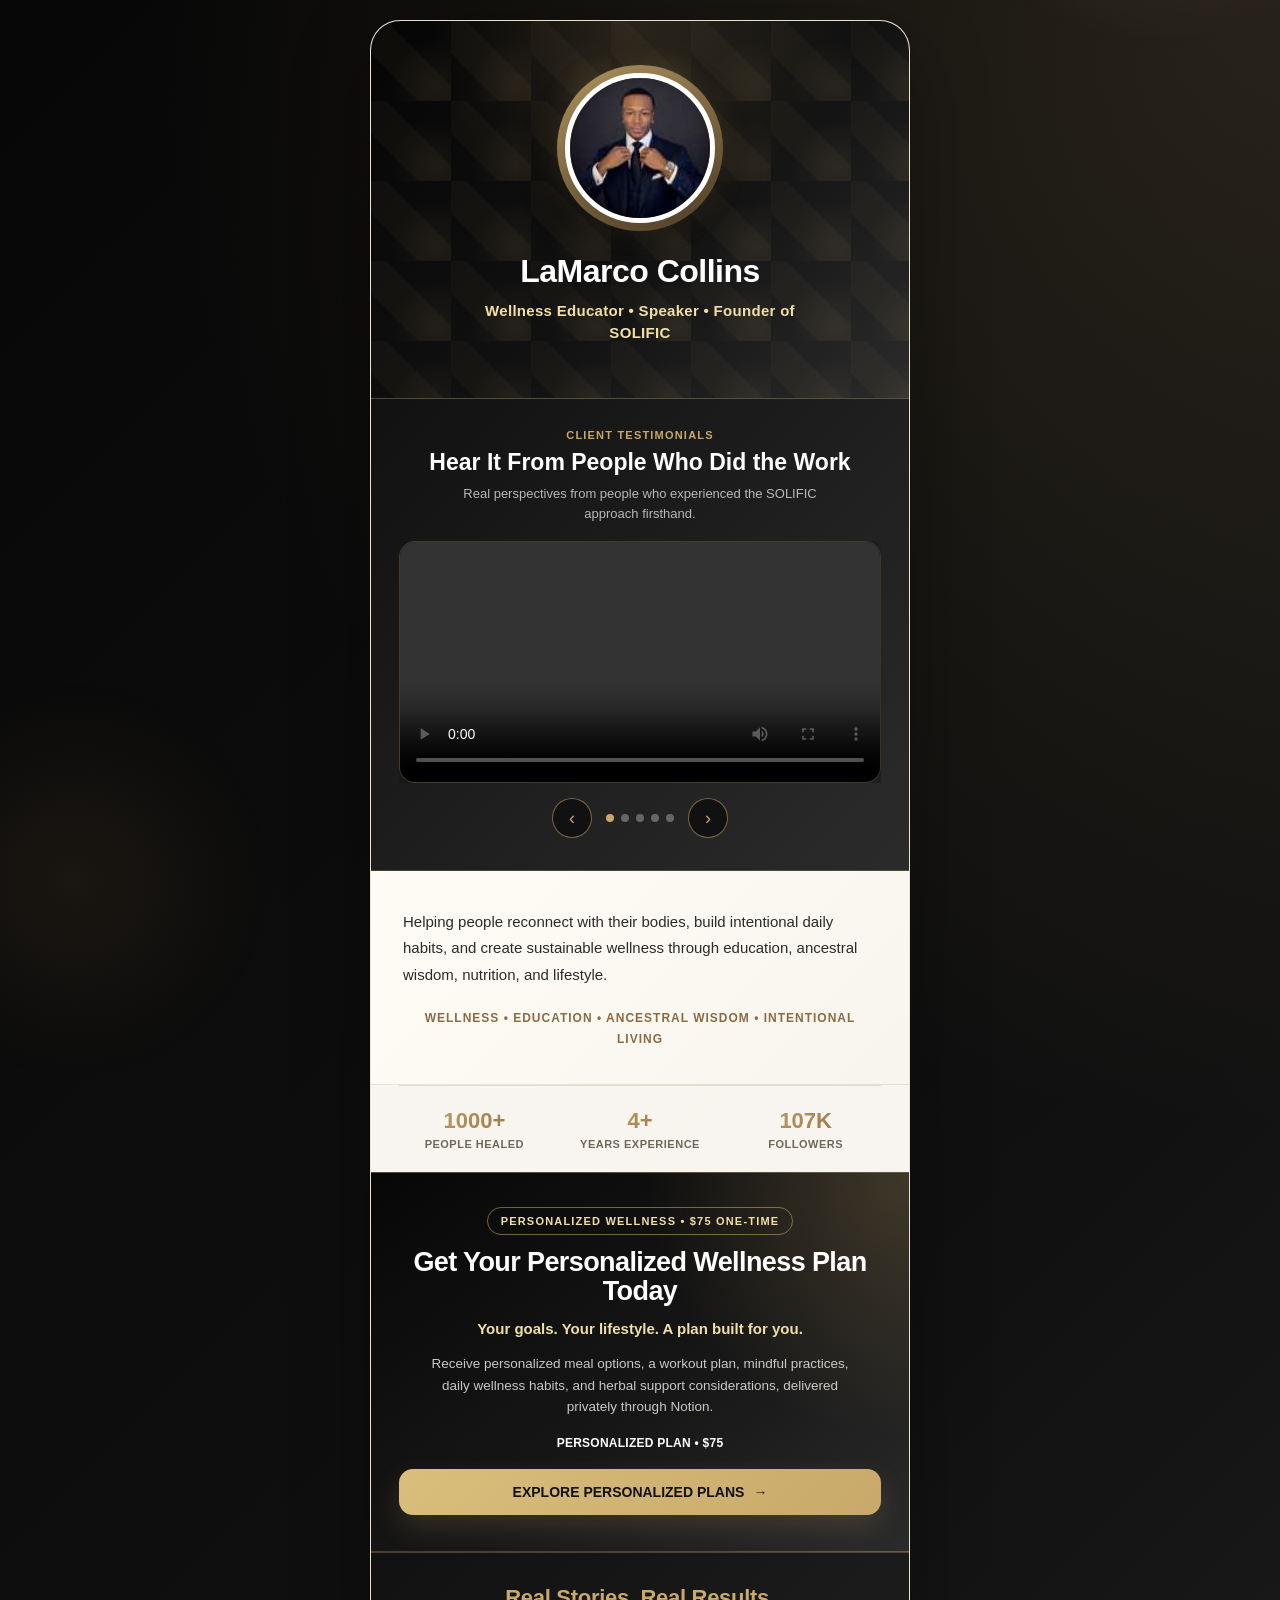
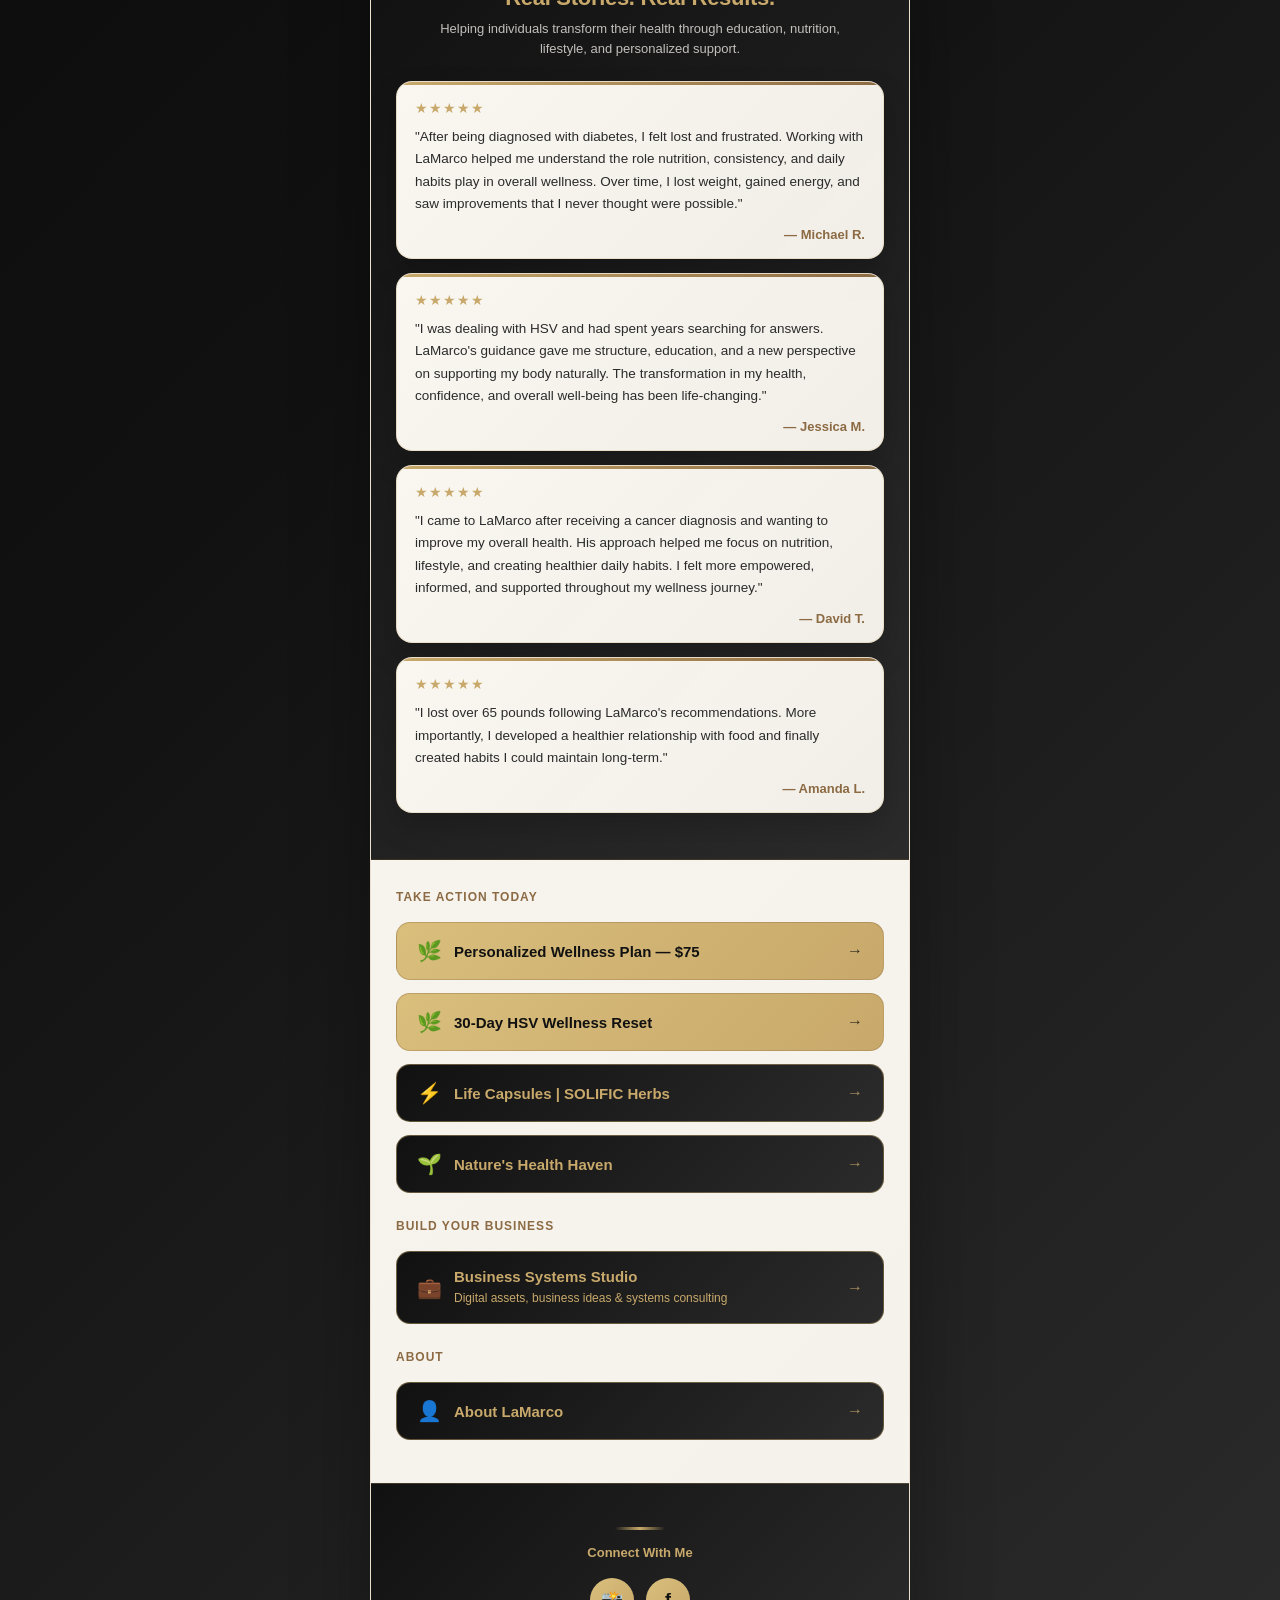
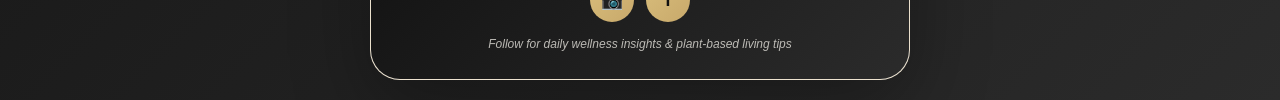
==== commit 32d66fe4: "Retire public consultation booking and update personalized wellness plan to $75" ====
--- a/index.html
+++ b/index.html
@@ -80,9 +80,9 @@
         <section class="video-testimonial"><div class="eyebrow">Client Testimonials</div><h2>Hear It From People Who Did the Work</h2><p>Real perspectives from people who experienced the SOLIFIC approach firsthand.</p><div class="testimonial-carousel"><div class="testimonial-track" id="testimonialTrack"><div class="testimonial-slide"><video controls playsinline preload="metadata"><source src="868f9f560a054f4a9d9491508d9b96a3.MOV" type="video/quicktime">Your browser does not support embedded video.</video></div><div class="testimonial-slide"><video controls playsinline preload="metadata"><source src="Snapinsta.app_video_8C489280DE0ED6747B363E288AB770BF_video_dashinit%202.mp4" type="video/mp4">Your browser does not support embedded video.</video></div><div class="testimonial-slide"><div style="padding:26px 18px;background:#0b0b0b;border:1px solid rgba(200,169,107,.35);border-radius:16px;text-align:left;"><div style="color:var(--gold);font-weight:850;font-size:12px;letter-spacing:1px;text-transform:uppercase;margin-bottom:10px;">Audio Testimonial</div><h3 style="color:#fff;margin:0 0 8px;font-size:20px;">A Family Wellness Story</h3><p style="color:rgba(248,245,239,.72);font-size:13px;line-height:1.55;margin:0 0 16px;">Hear a personal account of the guidance and support one family received during a difficult health journey.</p><audio controls preload="metadata" style="width:100%;"><source src="Cancer%20testimony%20.mp3" type="audio/mpeg">Your browser does not support embedded audio.</audio></div></div><div class="testimonial-slide"><div style="padding:26px 18px;background:#0b0b0b;border:1px solid rgba(200,169,107,.35);border-radius:16px;text-align:left;"><div style="color:var(--gold);font-weight:850;font-size:12px;letter-spacing:1px;text-transform:uppercase;margin-bottom:10px;">Audio Testimonial</div><h3 style="color:#fff;margin:0 0 8px;font-size:20px;">Gut Wellness Experience</h3><p style="color:rgba(248,245,239,.72);font-size:13px;line-height:1.55;margin:0 0 16px;">A personal testimonial sharing an experience with SOLIFIC wellness guidance.</p><audio controls preload="metadata" style="width:100%;"><source src="Gut%20flush%20testimony%20.mp3" type="audio/mpeg">Your browser does not support embedded audio.</audio></div></div><div class="testimonial-slide"><div style="padding:26px 18px;background:#0b0b0b;border:1px solid rgba(200,169,107,.35);border-radius:16px;text-align:left;"><div style="color:var(--gold);font-weight:850;font-size:12px;letter-spacing:1px;text-transform:uppercase;margin-bottom:10px;">Audio Testimonial</div><h3 style="color:#fff;margin:0 0 8px;font-size:20px;">Overall Wellness Experience</h3><p style="color:rgba(248,245,239,.72);font-size:13px;line-height:1.55;margin:0 0 16px;">A personal account of a wellness journey and the support received along the way.</p><audio controls preload="metadata" style="width:100%;"><source src="Overall%20health%20testimony%20.mp3" type="audio/mpeg">Your browser does not support embedded audio.</audio></div></div></div></div><div class="carousel-controls"><button class="carousel-btn" id="testimonialPrev" aria-label="Previous testimonial">‹</button><div class="carousel-dots"><button class="carousel-dot active" data-slide="0" aria-label="Show testimonial 1"></button><button class="carousel-dot" data-slide="1" aria-label="Show testimonial 2"></button><button class="carousel-dot" data-slide="2" aria-label="Show testimonial 3"></button><button class="carousel-dot" data-slide="3" aria-label="Show testimonial 4"></button><button class="carousel-dot" data-slide="4" aria-label="Show testimonial 5"></button></div><button class="carousel-btn" id="testimonialNext" aria-label="Next testimonial">›</button></div></section>
         <div class="bio"><p>Helping people reconnect with their bodies, build intentional daily habits, and create sustainable wellness through education, ancestral wisdom, nutrition, and lifestyle.</p><p style="text-align:center; margin-top:20px; font-size:12px; font-weight:800; letter-spacing:1px; color:var(--bronze); text-transform:uppercase;">Wellness • Education • Ancestral Wisdom • Intentional Living</p></div>
         <div class="highlights"><div class="highlight-item"><div class="highlight-number">1000+</div><div class="highlight-label">People Healed</div></div><div class="highlight-item"><div class="highlight-number">4+</div><div class="highlight-label">Years Experience</div></div><div class="highlight-item"><div class="highlight-number">107K</div><div class="highlight-label">Followers</div></div></div>
-        <section class="workshop-promo"><div class="workshop-kicker">Personalized Wellness • $50 One-Time</div><h2>Get Your Personalized Wellness Plan Today</h2><p class="workshop-hook">Your goals. Your lifestyle. A plan built for you.</p><p class="workshop-copy">Receive personalized meal options, a workout plan, mindful practices, daily wellness habits, and herbal support considerations, delivered privately through Notion.</p><div class="workshop-meta">START WITH A CONSULTATION • $50 PLAN</div><a class="workshop-cta" href="https://solific-vitality-flow.lovable.app/offers/personalized-wellness-plan">START YOUR CONSULTATION <span>→</span></a></section>
+        <section class="workshop-promo"><div class="workshop-kicker">Personalized Wellness • $75 One-Time</div><h2>Get Your Personalized Wellness Plan Today</h2><p class="workshop-hook">Your goals. Your lifestyle. A plan built for you.</p><p class="workshop-copy">Receive personalized meal options, a workout plan, mindful practices, daily wellness habits, and herbal support considerations, delivered privately through Notion.</p><div class="workshop-meta">PERSONALIZED PLAN • $75</div><a class="workshop-cta" href="https://solific-vitality-flow.lovable.app/offers/personalized-wellness-plan">EXPLORE PERSONALIZED PLANS <span>→</span></a></section>
         <div class="success-section"><div class="success-heading"><h2>Real Stories. Real Results.</h2><p>Helping individuals transform their health through education, nutrition, lifestyle, and personalized support.</p></div><div class="testimonial-card"><div class="stars">★★★★★</div><p>"After being diagnosed with diabetes, I felt lost and frustrated. Working with LaMarco helped me understand the role nutrition, consistency, and daily habits play in overall wellness. Over time, I lost weight, gained energy, and saw improvements that I never thought were possible."</p><div class="testimonial-name">— Michael R.</div></div><div class="testimonial-card"><div class="stars">★★★★★</div><p>"I was dealing with HSV and had spent years searching for answers. LaMarco's guidance gave me structure, education, and a new perspective on supporting my body naturally. The transformation in my health, confidence, and overall well-being has been life-changing."</p><div class="testimonial-name">— Jessica M.</div></div><div class="testimonial-card"><div class="stars">★★★★★</div><p>"I came to LaMarco after receiving a cancer diagnosis and wanting to improve my overall health. His approach helped me focus on nutrition, lifestyle, and creating healthier daily habits. I felt more empowered, informed, and supported throughout my wellness journey."</p><div class="testimonial-name">— David T.</div></div><div class="testimonial-card"><div class="stars">★★★★★</div><p>"I lost over 65 pounds following LaMarco's recommendations. More importantly, I developed a healthier relationship with food and finally created habits I could maintain long-term."</p><div class="testimonial-name">— Amanda L.</div></div></div>
-        <div class="links-section"><div class="section-title">Take Action Today</div><a href="https://solific-vitality-flow.lovable.app/offers/personalized-wellness-plan" class="link-button"><span class="link-icon">🌿</span><span class="link-text">Personalized Wellness Plan — $50</span><span class="link-arrow">→</span></a><a href="https://solific-vitality-flow.lovable.app/offers/hsv-wellness-reset" class="link-button"><span class="link-icon">🌿</span><span class="link-text">30-Day HSV Wellness Reset</span><span class="link-arrow">→</span></a><a href="https://solific-vitality-flow.lovable.app/products" class="link-button secondary"><span class="link-icon">⚡</span><span class="link-text">Life Capsules | SOLIFIC Herbs</span><span class="link-arrow">→</span></a><a href="https://natureshealthhaven.com/?ref=site" class="link-button secondary"><span class="link-icon">🌱</span><span class="link-text">Nature's Health Haven</span><span class="link-arrow">→</span></a><a href="https://lamarco99.github.io/lamarco-bio/discovery.html" class="link-button secondary"><span class="link-icon">📅</span><span class="link-text">Schedule Your Wellness Consultation</span><span class="link-arrow">→</span></a><div class="section-title" style="margin-top:26px;">Build Your Business</div><a href="https://lamarco99.github.io/lamarco-bio/bss/" class="link-button secondary"><span class="link-icon" aria-hidden="true">💼</span><span class="link-text">Business Systems Studio<span style="display:block;font-size:12px;font-weight:500;line-height:1.5;margin-top:4px;">Digital assets, business ideas &amp; systems consulting</span></span><span class="link-arrow" aria-hidden="true">→</span></a><div class="section-title" style="margin-top:26px;">About</div><a href="https://solific-vitality-flow.lovable.app/lamarco" class="link-button secondary"><span class="link-icon">👤</span><span class="link-text">About LaMarco</span><span class="link-arrow">→</span></a></div>
+        <div class="links-section"><div class="section-title">Take Action Today</div><a href="https://solific-vitality-flow.lovable.app/offers/personalized-wellness-plan" class="link-button"><span class="link-icon">🌿</span><span class="link-text">Personalized Wellness Plan — $75</span><span class="link-arrow">→</span></a><a href="https://solific-vitality-flow.lovable.app/offers/hsv-wellness-reset" class="link-button"><span class="link-icon">🌿</span><span class="link-text">30-Day HSV Wellness Reset</span><span class="link-arrow">→</span></a><a href="https://solific-vitality-flow.lovable.app/products" class="link-button secondary"><span class="link-icon">⚡</span><span class="link-text">Life Capsules | SOLIFIC Herbs</span><span class="link-arrow">→</span></a><a href="https://natureshealthhaven.com/?ref=site" class="link-button secondary"><span class="link-icon">🌱</span><span class="link-text">Nature's Health Haven</span><span class="link-arrow">→</span></a><div class="section-title" style="margin-top:26px;">Build Your Business</div><a href="https://lamarco99.github.io/lamarco-bio/bss/" class="link-button secondary"><span class="link-icon" aria-hidden="true">💼</span><span class="link-text">Business Systems Studio<span style="display:block;font-size:12px;font-weight:500;line-height:1.5;margin-top:4px;">Digital assets, business ideas &amp; systems consulting</span></span><span class="link-arrow" aria-hidden="true">→</span></a><div class="section-title" style="margin-top:26px;">About</div><a href="https://solific-vitality-flow.lovable.app/lamarco" class="link-button secondary"><span class="link-icon">👤</span><span class="link-text">About LaMarco</span><span class="link-arrow">→</span></a></div>
         <div class="footer"><div class="divider"></div><div class="footer-text">Connect With Me</div><div class="social-links"><a href="https://instagram.com/_iamlamarco" class="social-link" title="Instagram">📸</a><a href="https://www.facebook.com/lamarco.collins" class="social-link" title="Facebook">f</a></div><p class="cta-text">Follow for daily wellness insights &amp; plant-based living tips</p></div>
     </div></div>
 <script>
